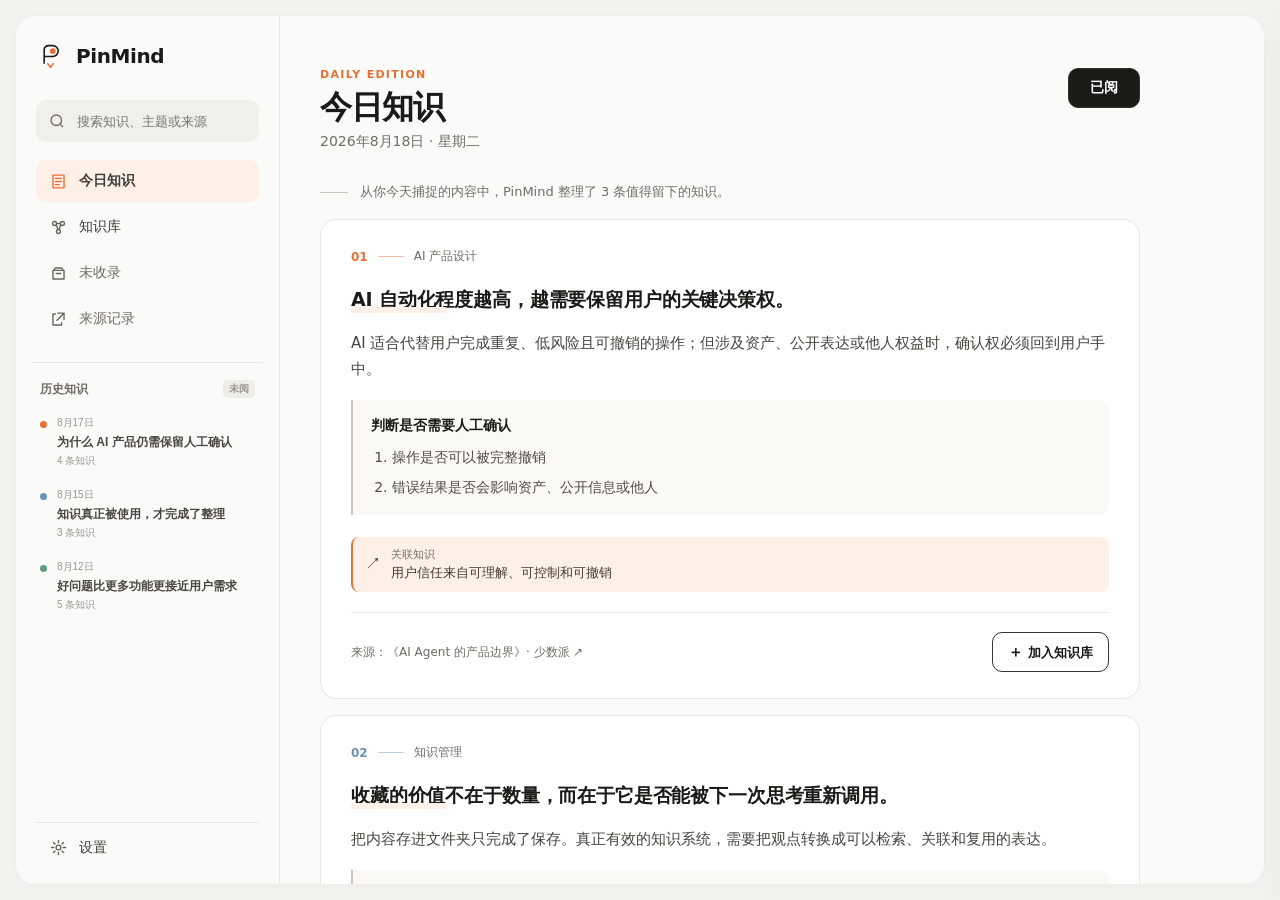
==== index.html @ 399e9dab "Prepare PinMind Android prototype and Render backend" ====
<!doctype html>
<html lang="zh-CN">
<head>
  <meta charset="UTF-8" />
  <meta name="viewport" content="width=device-width, initial-scale=1.0" />
  <meta name="theme-color" content="#f4f2ed" />
  <title>PinMind · 今日知识</title>
  <link rel="stylesheet" href="styles.css" />
  <link rel="stylesheet" href="pages.css" />
</head>
<body>
  <div class="app-shell">
    <aside class="sidebar" id="sidebar" aria-label="主导航">
      <div class="brand"><svg class="brand-logo" aria-hidden="true" viewBox="0 0 32 32"><path d="M9 23.5V8.5A4.5 4.5 0 0 1 13.5 4h5a6 6 0 0 1 0 12H9"/><circle cx="18.5" cy="10" r="2.3"/><path class="logo-link" d="M13 24l3 4 3-4"/></svg><span>PinMind</span></div>
      <label class="search">
        <svg aria-hidden="true" viewBox="0 0 24 24"><circle cx="11" cy="11" r="7"></circle><path d="m20 20-3.5-3.5"></path></svg>
        <input type="search" placeholder="搜索知识、主题或来源" />
      </label>
      <nav>
        <button class="nav-item active" data-page="today"><span class="nav-icon"><svg viewBox="0 0 24 24"><path d="M5 4h14v16H5z"/><path d="M8 8h8M8 12h8M8 16h5"/></svg></span>今日知识</button>
        <button class="nav-item" data-page="library"><span class="nav-icon"><svg viewBox="0 0 24 24"><circle cx="7" cy="7" r="2.5"/><circle cx="17" cy="7" r="2.5"/><circle cx="12" cy="17" r="2.5"/><path d="M9.2 8.3l1.9 6.3m3.7-6.3-1.9 6.3M9.5 7h5"/></svg></span>知识库</button>
        <button class="nav-item muted" data-page="uncollected"><span class="nav-icon"><svg viewBox="0 0 24 24"><path d="M5 8h14v11H5zM8 5h8l2 3H6z"/><path d="M9 12h6"/></svg></span>未收录</button>
        <button class="nav-item muted" data-page="sources"><span class="nav-icon"><svg viewBox="0 0 24 24"><path d="M8 5H5v14h11v-3"/><path d="M11 4h8v8M19 4l-9 9"/></svg></span>来源记录</button>
      </nav>
      <section class="history" aria-label="历史知识">
        <div class="history-heading"><span>历史知识</span><small>未阅</small></div>
        <button class="history-item current"><span class="history-dot"></span><span><time>8月17日</time><strong>为什么 AI 产品仍需保留人工确认</strong><em>4 条知识</em></span></button>
        <button class="history-item"><span class="history-dot blue-dot"></span><span><time>8月15日</time><strong>知识真正被使用，才完成了整理</strong><em>3 条知识</em></span></button>
        <button class="history-item"><span class="history-dot mint-dot"></span><span><time>8月12日</time><strong>好问题比更多功能更接近用户需求</strong><em>5 条知识</em></span></button>
      </section>
      <button class="nav-item settings" data-page="settings"><span class="nav-icon"><svg viewBox="0 0 24 24"><circle cx="12" cy="12" r="3"/><path d="M12 3v3m0 12v3M3 12h3m12 0h3M5.6 5.6l2.1 2.1m8.6 8.6 2.1 2.1m0-12.8-2.1 2.1m-8.6 8.6-2.1 2.1"/></svg></span>设置</button>
    </aside>

    <main>
      <div class="mobile-bar">
        <button class="icon-button" id="menuButton" aria-label="打开菜单">☰</button>
        <div class="brand compact"><svg class="brand-logo" aria-hidden="true" viewBox="0 0 32 32"><path d="M9 23.5V8.5A4.5 4.5 0 0 1 13.5 4h5a6 6 0 0 1 0 12H9"/><circle cx="18.5" cy="10" r="2.3"/><path class="logo-link" d="M13 24l3 4 3-4"/></svg><span>PinMind</span></div>
        <button class="icon-button" aria-label="搜索">⌕</button>
      </div>
      <div class="content" id="todayPage">
        <header class="page-header">
          <div><p class="eyebrow">DAILY EDITION</p><h1>今日知识</h1><p class="date">2026年8月18日 · 星期二</p></div>
          <button class="read-button" id="readButton">已阅</button>
        </header>

        <section class="intro"><span></span><p>从你今天捕捉的内容中，PinMind 整理了 3 条值得留下的知识。</p></section>
        <section class="knowledge-list" id="knowledgeList"></section>

        <section class="empty-state" id="emptyState" hidden>
          <div class="empty-graphic"><span></span><span></span><span></span></div>
          <h2>今日知识已阅</h2>
          <p>新的知识正在慢慢形成，明天见。</p>
          <button>查看知识库</button>
        </section>
      </div>
      <div class="page-host" id="pageHost" hidden></div>
    </main>
  </div>
  <div class="scrim" id="scrim"></div>
  <aside class="drawer" id="drawer" aria-hidden="true">
    <header><div><p>关联知识</p><h2>用户信任来自可理解、可控制和可撤销</h2></div><button id="closeDrawer" aria-label="关闭">×</button></header>
    <div class="drawer-body"><span class="topic-tag mint">AI 产品设计</span><p class="drawer-lead">当用户能理解系统为什么行动、能在关键节点接管，并能撤销错误结果时，自动化才会转化为真正的信任。</p><h3>核心判断</h3><p>信任不是来自“AI 从不犯错”，而是来自错误发生后仍有清晰、低成本的恢复路径。</p><div class="source-panel"><span>收录于 2026年8月12日</span><a href="#">来源：《生成式 AI 产品的信任设计》↗</a></div></div>
  </aside>
  <script src="api-client.js"></script>
  <script src="app.js"></script>
  <script src="pages.js"></script>
</body>
</html>
---- styles.css ----
:root{--canvas:#edeae4;--app:#f7f6f2;--surface:#fff;--sidebar:#fbfbf9;--text:#1c1a16;--secondary:#716d65;--muted:#9b968d;--border:#e5e1d9;--strong:#ccc6bb;--orange:#e96f36;--orange-soft:#fff0e7;--blue:#6a93b7;--blue-soft:#edf5fa;--mint:#5f9b81;--mint-soft:#eaf5ef;--radius-sm:10px;--radius-md:14px;--radius-lg:18px;--shadow-xs:0 1px 2px rgba(28,26,22,.04);--shadow-sm:0 6px 18px rgba(28,26,22,.06);--shadow-md:0 18px 50px rgba(28,26,22,.1);--ease:cubic-bezier(.2,.8,.2,1)}
*{box-sizing:border-box}body{margin:0;background:var(--canvas);color:var(--text);font-family:Inter,"Microsoft YaHei",system-ui,sans-serif}.app-shell{display:grid;grid-template-columns:264px 1fr;min-height:calc(100vh - 32px);margin:16px;background:var(--app);border-radius:20px;overflow:hidden}.sidebar{position:relative;display:flex;flex-direction:column;padding:24px 20px 20px;background:var(--sidebar);border-right:1px solid var(--border)}.brand{display:flex;align-items:center;gap:11px;height:32px;font-size:20px;font-weight:750;letter-spacing:-.4px}.brand-mark{position:relative;width:27px;height:27px;display:block}.brand-mark i{position:absolute;border-radius:50%;width:10px;height:10px}.brand-mark i:nth-child(1){left:1px;top:2px;background:var(--orange)}.brand-mark i:nth-child(2){right:1px;top:2px;background:#f3bd56}.brand-mark i:nth-child(3){left:8px;bottom:1px;background:#79ad94}.brand-mark:after{content:"";position:absolute;left:6px;top:8px;width:14px;height:11px;border-left:1.5px solid #777066;border-right:1.5px solid #777066;transform:skewY(-27deg)}
.search{display:flex;align-items:center;gap:9px;height:42px;margin:28px 0 18px;padding:0 11px;background:#f1efea;border:1px solid transparent;border-radius:var(--radius-sm)}.search:focus-within{border-color:var(--strong);box-shadow:0 0 0 2px var(--orange-soft)}.search svg{width:18px;fill:none;stroke:var(--secondary);stroke-width:1.75}.search input{min-width:0;flex:1;border:0;outline:0;background:transparent;font:inherit;font-size:13px}.search kbd{padding:2px 6px;border:1px solid #d9d5cc;border-radius:5px;color:var(--muted);font-size:11px;background:#faf9f6}.sidebar nav{display:grid;gap:4px}.nav-item{display:flex;align-items:center;gap:11px;width:100%;height:42px;padding:0 12px;border:0;border-radius:10px;background:transparent;color:#403d37;font:inherit;font-size:14px;text-align:left;cursor:pointer}.nav-item span{width:18px;color:#69645d;font-size:18px;text-align:center}.nav-item.active{background:var(--orange-soft);font-weight:650}.nav-item.active span{color:var(--orange)}.nav-item.muted{color:var(--secondary)}.nav-item:hover{background:#f3f1ec}.settings{margin-top:auto}
main{min-width:0}.mobile-bar{display:none}.content{max-width:900px;padding:52px 40px 80px}.page-header{display:flex;justify-content:space-between;align-items:flex-start;margin-bottom:32px}.eyebrow{margin:0 0 6px;color:var(--orange);font-size:11px;font-weight:750;letter-spacing:1.7px}.page-header h1{margin:0;font-size:32px;line-height:40px;letter-spacing:-1px}.date{margin:6px 0 0;color:var(--secondary);font-size:14px}.read-button{min-width:52px;min-height:44px;border:0;background:transparent;color:#4c4841;font:inherit;font-size:14px;font-weight:650;cursor:pointer}.read-button:hover{text-decoration:underline}.intro{display:flex;align-items:center;gap:12px;margin-bottom:18px;color:var(--secondary);font-size:13px}.intro span{width:28px;height:1px;background:var(--strong)}.intro p{margin:0}.knowledge-list{display:grid;gap:16px;transition:opacity 180ms var(--ease)}.fade{opacity:0}
.knowledge-card{padding:28px 30px 26px;background:var(--surface);border:1px solid var(--border);border-radius:16px;box-shadow:var(--shadow-xs)}.card-index{display:flex;align-items:center;gap:10px;margin-bottom:19px}.card-index span{font-size:12px;font-weight:750}.card-index i{width:26px;height:1px;background:currentColor;opacity:.45}.card-index em{color:var(--secondary);font-size:12px;font-style:normal}.orange .card-index{color:var(--orange)}.blue .card-index{color:var(--blue)}.mint .card-index{color:var(--mint)}.knowledge-card>h2{position:relative;margin:0 0 16px;font-size:19px;line-height:30px;letter-spacing:-.15px}.knowledge-card>h2:after{content:"";position:absolute;left:0;bottom:1px;z-index:0;width:96px;height:6px;border-radius:4px;background:var(--orange-soft)}.knowledge-card>p{margin:0 0 18px;color:#48443e;font-size:15px;line-height:26px}.framework{margin:4px 0 22px;padding:17px 18px;background:#faf9f6;border-left:2px solid var(--strong);border-radius:0 10px 10px 0}.framework h3{margin:0 0 11px;font-size:14px}.framework ol{display:grid;gap:8px;margin:0;padding-left:21px;color:#504c45;font-size:14px;line-height:22px}.related{display:flex;align-items:center;gap:10px;width:100%;margin:0 0 20px;padding:10px 12px;border:0;border-left:2px solid var(--orange);border-radius:8px;background:var(--orange-soft);color:#403c36;text-align:left;cursor:pointer}.related>span:first-child{font-size:16px}.related small{display:block;margin-bottom:2px;color:var(--secondary);font-size:11px}.related:hover{filter:saturate(1.15)}.knowledge-card footer{display:flex;align-items:center;justify-content:space-between;gap:20px;padding-top:19px;border-top:1px solid #eeeae3}.knowledge-card footer a{color:var(--secondary);font-size:12px;line-height:18px;text-decoration:none}.knowledge-card footer a:hover{color:var(--text);text-decoration:underline}.toggle{flex:0 0 auto;height:40px;padding:0 15px;border:1px solid #37342f;border-radius:10px;background:#fff;color:var(--text);font:inherit;font-size:13px;font-weight:650;cursor:pointer;transition:all 140ms var(--ease)}.toggle.selected{background:var(--text);color:white}.toggle span{font-size:15px}
.empty-state{padding:100px 20px;text-align:center}.empty-graphic{position:relative;width:80px;height:64px;margin:0 auto 26px}.empty-graphic span{position:absolute;width:17px;height:17px;border:2px solid var(--orange);border-radius:50%;background:var(--orange-soft)}.empty-graphic span:nth-child(1){left:5px;top:5px}.empty-graphic span:nth-child(2){right:4px;top:12px;border-color:var(--blue);background:var(--blue-soft)}.empty-graphic span:nth-child(3){left:34px;bottom:1px;border-color:var(--mint);background:var(--mint-soft)}.empty-graphic:before,.empty-graphic:after{content:"";position:absolute;height:1px;background:#bbb5aa;transform-origin:left}.empty-graphic:before{left:20px;top:19px;width:43px;transform:rotate(8deg)}.empty-graphic:after{left:19px;top:22px;width:42px;transform:rotate(48deg)}.empty-state h2{margin:0;font-size:24px}.empty-state p{color:var(--secondary)}.empty-state button{min-height:44px;border:0;background:transparent;font:inherit;font-size:14px;text-decoration:underline;cursor:pointer}
.scrim{position:fixed;inset:0;z-index:20;background:rgba(20,19,17,.2);opacity:0;pointer-events:none;transition:opacity 220ms var(--ease)}.scrim.open{opacity:1;pointer-events:auto}.drawer{position:fixed;top:0;right:0;z-index:30;width:min(420px,100%);height:100vh;background:#fff;box-shadow:var(--shadow-md);transform:translateX(105%);transition:transform 260ms var(--ease)}.drawer.open{transform:none}.drawer header{display:flex;justify-content:space-between;gap:15px;padding:28px 26px 22px;border-bottom:1px solid var(--border)}.drawer header p{margin:0 0 6px;color:var(--orange);font-size:12px;font-weight:700}.drawer h2{margin:0;font-size:20px;line-height:30px}.drawer header button{width:40px;height:40px;border:0;border-radius:50%;background:#f3f1ed;font-size:24px;cursor:pointer}.drawer-body{padding:28px 26px;color:#48443e;font-size:15px;line-height:26px}.topic-tag{display:inline-block;padding:3px 8px;border-radius:6px;background:var(--mint-soft);color:#3f765f;font-size:12px}.drawer-lead{font-size:16px!important;color:var(--text)}.drawer-body h3{margin:28px 0 5px;font-size:14px}.source-panel{display:grid;gap:5px;margin-top:30px;padding:16px;background:#f7f5f1;border-radius:10px;color:var(--secondary);font-size:12px}.source-panel a{color:inherit;text-decoration:none}
@media(max-width:767px){body{background:var(--app)}.app-shell{display:block;min-height:100vh;margin:0;border-radius:0}.sidebar{position:fixed;top:0;bottom:0;left:0;z-index:30;width:280px;transform:translateX(-105%);transition:transform 240ms var(--ease);box-shadow:var(--shadow-md)}.sidebar.open{transform:none}.mobile-bar{display:flex;align-items:center;justify-content:space-between;height:64px;padding:0 15px;border-bottom:1px solid var(--border);background:rgba(251,251,249,.97)}.brand.compact{font-size:17px}.brand.compact .brand-mark{transform:scale(.82)}.icon-button{width:44px;height:44px;border:0;background:transparent;font-size:20px}.content{padding:30px 20px 56px}.page-header{margin-bottom:26px}.eyebrow{display:none}.page-header h1{font-size:28px;line-height:36px}.date{font-size:13px}.intro{align-items:flex-start;line-height:20px}.intro span{margin-top:10px;flex:0 0 22px}.knowledge-card{padding:21px 20px}.knowledge-card>h2{font-size:18px;line-height:29px}.knowledge-card>p{font-size:15px;line-height:26px}.framework{padding:15px 14px}.knowledge-card footer{align-items:stretch;flex-direction:column}.toggle{width:100%;min-height:44px}.drawer{top:auto;bottom:0;height:82vh;border-radius:20px 20px 0 0;transform:translateY(105%)}.drawer.open{transform:none}.drawer header{padding:24px 20px 18px}.drawer-body{padding:22px 20px}.empty-state{padding-top:70px}}
@media(prefers-reduced-motion:reduce){*,*:before,*:after{scroll-behavior:auto!important;transition:none!important}}

/* Homepage refinement: floating shell, explicit read action, unread history */
.app-shell{height:calc(100vh - 32px);min-height:0}
.sidebar{position:sticky;top:16px;height:calc(100vh - 32px);overflow:hidden}
main{height:100%;overflow-y:auto}
.history{min-height:0;margin:22px -4px 12px;padding-top:17px;border-top:1px solid var(--border);overflow-y:auto}
.history-heading{display:flex;align-items:center;justify-content:space-between;padding:0 8px 8px;color:var(--secondary);font-size:12px;font-weight:700}
.history-heading small{padding:2px 6px;border-radius:5px;background:#efede8;color:var(--muted);font-size:10px;font-weight:600}
.history-item{display:grid;grid-template-columns:8px 1fr;gap:9px;width:100%;padding:10px 8px;border:0;border-radius:10px;background:transparent;text-align:left;cursor:pointer}
.history-item:hover,.history-item.current{background:#f3f1ec}
.history-dot{width:7px;height:7px;margin-top:5px;border-radius:50%;background:var(--orange)}
.blue-dot{background:var(--blue)}.mint-dot{background:var(--mint)}
.history-item time,.history-item strong,.history-item em{display:block}
.history-item time{margin-bottom:3px;color:var(--muted);font-size:10px}
.history-item strong{display:-webkit-box;overflow:hidden;color:#4b4740;font-size:12px;line-height:18px;font-weight:600;-webkit-box-orient:vertical;-webkit-line-clamp:2}
.history-item em{margin-top:3px;color:var(--muted);font-size:10px;font-style:normal}
.settings{flex:0 0 auto;margin-top:auto;border-top:1px solid var(--border);border-radius:0;padding-top:8px}
.read-button{min-width:72px;min-height:40px;padding:0 18px;border:1px solid #37342f;border-radius:10px;background:var(--text);color:#fff;transition:background 140ms var(--ease),transform 140ms var(--ease)}
.read-button:hover{background:#34312c;text-decoration:none;transform:translateY(-1px)}
@media(max-width:767px){.app-shell{height:100vh;min-height:0}.sidebar{height:100vh}.mobile-bar{position:sticky;top:0;z-index:10}main{height:100vh}.read-button{min-width:68px;min-height:40px;padding:0 14px}}

.read-button.is-read,.read-button.is-read:hover{border-color:#d2cec6;background:#dedbd4;color:#817c73;transform:none;cursor:default}
---- pages.css ----
.page-host{max-width:1180px;padding:52px 40px 80px}.sub-header{display:flex;align-items:flex-start;justify-content:space-between;gap:24px;margin-bottom:32px}.sub-header h1{margin:0;font-size:32px;line-height:40px}.sub-header p:not(.eyebrow){margin:6px 0 0;color:var(--secondary);font-size:14px}.filters{display:flex;gap:8px}.filters button,.search-tabs button{min-height:40px;padding:0 14px;border:1px solid var(--border);border-radius:10px;background:#fff;color:#4d4942;font:inherit;font-size:13px;cursor:pointer}.cluster{margin-bottom:20px;padding:24px;border-radius:20px}.orange-cluster{background:#fbede5}.blue-cluster{background:#eaf2f7}.cluster-title{display:flex;align-items:center;justify-content:space-between;margin-bottom:18px;font-weight:700}.cluster-title small{color:var(--secondary);font-size:11px;font-weight:500}.cluster-map{position:relative;display:grid;grid-template-columns:1.2fr 1fr 1fr;grid-template-rows:auto auto;gap:14px;min-height:210px}.node{position:relative;z-index:2;padding:16px;border:1px solid rgba(121,99,76,.17);border-radius:12px;background:#fff;color:var(--text);font:inherit;font-size:14px;line-height:21px;font-weight:650;text-align:left;box-shadow:var(--shadow-xs);cursor:pointer}.node small{display:block;margin-top:9px;color:var(--muted);font-size:10px;font-weight:500}.core-node{grid-row:1/3;font-size:16px;line-height:25px}.line{position:absolute;z-index:1;height:1px;background:rgba(121,99,76,.28);transform-origin:left}.l1{left:31%;top:34%;width:17%;transform:rotate(-6deg)}.l2{left:31%;top:63%;width:50%;transform:rotate(4deg)}.quiet-list{display:grid;gap:12px}.quiet-list article{display:flex;align-items:center;justify-content:space-between;gap:24px;padding:22px 24px;border:1px solid var(--border);border-radius:14px;background:#fcfbf9}.quiet-list h2{margin:7px 0;font-size:16px;line-height:25px}.quiet-list p{margin:0;color:var(--secondary);font-size:12px}.soft-tag{padding:3px 7px;border-radius:6px;background:#efede8;color:var(--secondary);font-size:11px}.row-actions{display:flex;gap:6px}.row-actions button{min-height:36px;border:0;background:transparent;color:var(--secondary);font:inherit;font-size:12px;cursor:pointer}.row-actions .collect-small{padding:0 11px;border:1px solid var(--strong);border-radius:8px;background:#fff;color:var(--text);font-weight:650}.row-actions .danger{color:#a75d52}.source-table{overflow:hidden;border:1px solid var(--border);border-radius:14px;background:#fff}.source-head,.source-row{display:grid;grid-template-columns:minmax(270px,1fr) 120px 110px 60px;align-items:center;gap:16px}.source-head{padding:12px 18px;background:#f5f3ef;color:var(--muted);font-size:11px}.source-row{position:relative;width:100%;min-height:76px;padding:12px 18px 12px 66px;border:0;border-top:1px solid var(--border);background:#fff;color:var(--text);font:inherit;text-align:left;cursor:pointer}.source-row:hover{background:#fcfbf8}.source-row>span strong,.source-row>span small{display:block}.source-row>span strong{font-size:13px}.source-row>span small,.source-row time{margin-top:4px;color:var(--muted);font-size:11px}.source-icon{position:absolute;left:18px;display:grid;place-items:center;width:34px;height:34px;border-radius:8px;background:var(--blue-soft);color:var(--blue);font-size:13px;font-style:normal}.text-icon{background:var(--orange-soft);color:var(--orange)}.shot-icon{background:var(--mint-soft);color:var(--mint)}.source-row em{font-size:11px;font-style:normal}.source-row .ok{color:#4b8a6e}.source-row .working{color:#668ba9}.source-row .warn{color:#b2763e}.source-row b{font-size:12px}.settings-group{max-width:680px;margin-bottom:18px;padding:8px 22px;border:1px solid var(--border);border-radius:14px;background:#fff}.settings-group h2{margin:12px 0 4px;font-size:13px}.settings-group label,.setting-row{display:flex;align-items:center;justify-content:space-between;width:100%;min-height:72px;padding:13px 0;border:0;border-top:1px solid var(--border);background:transparent;text-align:left}.settings-group strong,.settings-group small{display:block}.settings-group strong{font-size:14px}.settings-group small{margin-top:4px;color:var(--muted);font-size:11px;font-weight:400}.settings-group input[type=time]{padding:8px;border:1px solid var(--border);border-radius:8px;background:#faf9f6}.switch{width:40px;height:22px;accent-color:var(--text)}.setting-row{font:inherit;cursor:pointer}.setting-row b{color:var(--secondary);font-size:13px}.danger-zone strong,.danger-zone b{color:#a75d52}.version{max-width:680px;color:var(--muted);font-size:11px;text-align:center}.search-tabs{display:flex;gap:4px;margin-bottom:18px;border-bottom:1px solid var(--border)}.search-tabs button{border:0;border-radius:0;background:transparent}.search-tabs button.active{border-bottom:2px solid var(--orange);color:var(--text);font-weight:700}.result-list{display:grid;gap:12px;max-width:820px}.result-list article{padding:22px 24px;border:1px solid var(--border);border-radius:14px;background:#fff}.result-list article>span{color:var(--orange);font-size:11px;font-weight:700}.result-list h2{margin:8px 0;font-size:17px;line-height:27px}.result-list p{color:#555149;font-size:14px;line-height:23px}.result-list small{color:var(--muted)}mark{padding:0 2px;background:#ffe2ca;color:inherit}
@media(max-width:767px){.page-host{padding:30px 20px 56px}.sub-header{display:block}.sub-header h1{font-size:28px}.filters{margin-top:18px;overflow-x:auto}.cluster{padding:18px}.cluster-map{display:flex;flex-direction:column;min-height:0}.line{display:none}.node:not(.core-node){margin-left:16px}.quiet-list article{align-items:flex-start;flex-direction:column}.row-actions{flex-wrap:wrap}.source-head{display:none}.source-row{grid-template-columns:1fr auto;padding:14px 14px 14px 62px}.source-row time,.source-row b{display:none}.source-row em{text-align:right}.settings-group{padding:6px 16px}}
.capture-button{border-color:var(--text)!important;background:var(--text)!important;color:#fff!important}.collect-small.done{background:var(--text)!important;color:#fff!important}.capture-sheet{position:fixed;left:50%;bottom:0;z-index:40;width:min(430px,100%);padding:10px 28px 32px;border-radius:24px 24px 0 0;background:#fff;box-shadow:var(--shadow-md);text-align:center;transform:translate(-50%,105%);transition:transform 260ms var(--ease)}.capture-sheet.open{transform:translate(-50%,0)}.sheet-handle{width:40px;height:4px;margin:0 auto 24px;border-radius:4px;background:#d7d3cc}.capture-success{display:grid;place-items:center;width:44px;height:44px;margin:0 auto 14px;border-radius:50%;background:var(--mint-soft);color:var(--mint);font-size:20px}.capture-sheet h2{margin:0;font-size:21px}.capture-sheet p{margin:7px 0 24px;color:var(--secondary);font-size:14px}.star-button{width:100%;min-height:46px;border:1px solid var(--border);border-radius:10px;background:#fff;color:var(--text);font:inherit;font-size:14px;font-weight:650}.star-button.selected{border-color:#efc36f;background:#fff7df;color:#8a6223}.capture-sheet small{display:block;margin-top:15px;color:var(--muted);font-size:10px}
.library-tools{display:flex;align-items:center;gap:12px}.view-switch{display:flex;padding:3px;border:1px solid var(--border);border-radius:10px;background:#eeece7}.view-switch button{min-height:34px;padding:0 13px;border:0;border-radius:7px;background:transparent;color:var(--secondary);font:inherit;font-size:12px;cursor:pointer}.view-switch button.active{background:#fff;color:var(--text);font-weight:700;box-shadow:var(--shadow-xs)}.board-note,.graph-toolbar{display:flex;align-items:center;justify-content:space-between;margin-bottom:14px;color:var(--muted);font-size:11px}.draggable-board{display:grid;grid-template-columns:repeat(3,minmax(0,1fr));gap:12px}.knowledge-module{position:relative;min-height:144px;padding:18px 36px 16px 17px;border:1px solid rgba(82,75,66,.14);border-radius:12px;background:#fff;box-shadow:var(--shadow-xs);cursor:grab;transition:opacity 160ms var(--ease),transform 160ms var(--ease),box-shadow 160ms var(--ease)}.knowledge-module:hover{box-shadow:var(--shadow-sm);transform:translateY(-1px)}.knowledge-module.featured{grid-row:span 2;min-height:204px}.knowledge-module.dragging{opacity:.45;transform:scale(.98)}.knowledge-module.removing{opacity:0;transform:scale(.94)}.knowledge-module>span{color:var(--orange);font-size:10px;font-weight:700}.knowledge-module h3{margin:9px 0;font-size:14px;line-height:22px}.knowledge-module.featured h3{font-size:17px;line-height:27px}.knowledge-module small{color:var(--muted);font-size:10px}.module-delete{position:absolute;top:9px;right:9px;width:28px;height:28px;border:0;border-radius:7px;background:transparent;color:var(--muted);font-size:18px;cursor:pointer}.module-delete:hover{background:#f6e9e6;color:#a75d52}.graph-view{min-height:580px}.graph-toolbar button{border:0;background:transparent;color:var(--secondary);font:inherit;font-size:11px;text-decoration:underline;cursor:pointer}.graph-canvas{position:relative;height:540px;overflow:hidden;border:1px solid var(--border);border-radius:18px;background-color:#faf9f6;background-image:radial-gradient(#d6d2ca 1px,transparent 1px);background-size:22px 22px}.graph-canvas svg{position:absolute;inset:0;width:100%;height:100%;pointer-events:none}.graph-canvas line{stroke:#bdb7ad;stroke-width:1.2;stroke-dasharray:4 5}.graph-node{position:absolute;z-index:2;max-width:160px;padding:10px 14px;border:1px solid #c9c4ba;border-radius:10px;background:#fff;color:var(--text);font:inherit;font-size:12px;font-weight:650;box-shadow:var(--shadow-sm);cursor:grab;transform:translate(-50%,-50%);touch-action:none}.graph-node small{display:block;margin-top:3px;color:var(--muted);font-size:9px}.graph-node.hub{padding:16px 22px;border-color:var(--text);background:var(--text);color:#fff;font-size:15px}.orange-node{border-color:#e7a17e;background:var(--orange-soft)}.blue-node{border-color:#9db9ce;background:var(--blue-soft)}.mint-node{border-color:#9fc4b3;background:var(--mint-soft)}.peach-node{border-color:#deb2a7;background:#faece8}.leaf{font-size:11px}
@media(max-width:767px){.library-tools{align-items:flex-start;flex-direction:column;margin-top:18px}.draggable-board{display:flex;flex-direction:column}.knowledge-module,.knowledge-module.featured{min-height:0}.graph-canvas{height:520px}.graph-node{max-width:125px}.board-note{line-height:18px}}
/* Refined brand and semantic navigation icons */
.brand-logo{width:29px;height:29px;overflow:visible;fill:none;stroke:var(--text);stroke-width:1.75;stroke-linecap:round;stroke-linejoin:round}.brand-logo circle{fill:var(--orange);stroke:var(--orange)}.brand-logo .logo-link{stroke:var(--orange)}.nav-icon{display:grid!important;place-items:center;width:20px!important;height:20px}.nav-icon svg{width:19px;height:19px;fill:none;stroke:currentColor;stroke-width:1.75;stroke-linecap:round;stroke-linejoin:round}.nav-item.active .nav-icon svg{stroke:var(--orange)}.brand.compact .brand-logo{width:25px;height:25px}
.filter-control{position:relative}.filter-menu{position:absolute;top:46px;right:0;z-index:12;display:none;min-width:150px;padding:5px;border:1px solid var(--border);border-radius:10px;background:#fff;box-shadow:var(--shadow-sm)}.filter-menu.open{display:grid}.filter-menu button{width:100%;min-height:36px;border:0;background:transparent;text-align:left}.filter-menu button:hover{background:#f4f2ee}.hierarchy-shell{display:grid;grid-template-columns:230px 1fr;min-height:520px;overflow:hidden;border:1px solid var(--border);border-radius:16px;background:#fff}.tree-panel{display:flex;flex-direction:column;padding:14px 10px;border-right:1px solid var(--border);background:#f8f7f4}.tree-panel button{min-height:38px;padding:0 10px;border:0;border-radius:8px;background:transparent;color:#555149;font:inherit;font-size:12px;text-align:left;cursor:pointer}.tree-panel button:hover,.tree-panel button.active{background:#ece9e3;color:var(--text);font-weight:650}.tree-leaf{padding-left:28px!important}.hierarchy-content{padding:28px 32px}.breadcrumb{color:var(--muted);font-size:11px}.breadcrumb span{padding:0 7px}.hierarchy-content h2{margin:24px 0 6px;font-size:25px}.hierarchy-intro{margin:0 0 28px;color:var(--secondary);font-size:13px}.hierarchy-list{display:grid;border-top:1px solid var(--border)}.hierarchy-list button{display:grid;grid-template-columns:36px 1fr 16px;align-items:center;gap:12px;min-height:72px;padding:12px 6px;border:0;border-bottom:1px solid var(--border);background:#fff;color:var(--text);font:inherit;text-align:left;cursor:pointer}.hierarchy-list button:hover{background:#faf9f6}.hierarchy-list strong,.hierarchy-list small{display:block}.hierarchy-list strong{font-size:13px}.hierarchy-list small{margin-top:5px;color:var(--muted);font-size:10px;font-weight:400}.hierarchy-list em{color:var(--muted);font-size:18px;font-style:normal}.doc-icon{display:grid;place-items:center;width:34px;height:34px;border-radius:8px;background:var(--orange-soft);color:var(--orange);font-size:11px;font-weight:700}.mint-doc{background:var(--mint-soft);color:var(--mint)}.blue-doc{background:var(--blue-soft);color:var(--blue)}
@media(max-width:767px){.hierarchy-shell{display:block}.tree-panel{border-right:0;border-bottom:1px solid var(--border)}.tree-panel .tree-leaf,.tree-panel .tree-branch:not(:nth-child(2)){display:none}.hierarchy-content{padding:22px 18px}.library-tools .filters{overflow:visible}.filter-menu{right:auto;left:0}}
/* Lightweight editorial UI */
:root{--canvas:#f3f2ef;--app:#fafaf8;--border:#e8e6e1;--shadow-xs:none;--shadow-sm:0 3px 12px rgba(28,26,22,.045)}.app-shell{box-shadow:0 1px 8px rgba(28,26,22,.035)}.sidebar{background:#fafaf8}.knowledge-card,.source-table,.settings-group,.result-list article{box-shadow:none}.cluster{background:#f7f6f3!important;border:1px solid var(--border)}.knowledge-module{box-shadow:none}.knowledge-module:hover{box-shadow:var(--shadow-sm)}.eyebrow{letter-spacing:1.3px}.intro{justify-content:flex-start}.intro #dailyStatus{margin-left:auto;color:var(--muted);font-size:11px}.markdown-document{max-width:820px;padding:42px 50px;border:1px solid var(--border);border-radius:12px;background:#fff;color:#24211d}.markdown-document header{display:flex;align-items:center;justify-content:space-between;padding-bottom:18px;border-bottom:1px solid var(--border);color:var(--muted);font-size:11px}.markdown-document header button{border:0;background:transparent;color:var(--secondary);font:inherit;text-decoration:underline;cursor:pointer}.markdown-document h1{margin:34px 0 20px;font-size:30px;line-height:40px}.markdown-document h2{margin:34px 0 14px;font-size:20px}.markdown-document p,.markdown-document li{font-size:15px;line-height:28px}.markdown-document ol,.markdown-document ul{padding-left:26px}.markdown-document li{padding-left:3px;margin:5px 0}.markdown-document li::marker{color:#aaa59c}.markdown-document blockquote{margin:28px 0;padding:12px 18px;border-left:2px solid var(--orange);background:#faf9f6;color:#565149;font-size:14px;line-height:25px}.markdown-document a,.uncollected-card>a{color:var(--secondary);font-size:12px;text-decoration:none}.markdown-document a:hover,.uncollected-card>a:hover{color:var(--text);text-decoration:underline}.uncollected-full-list{display:grid;gap:14px;max-width:820px}.uncollected-card{padding:28px 30px;border:1px solid var(--border);border-radius:14px;background:#fff}.uncollected-meta{display:flex;align-items:center;justify-content:space-between;color:var(--muted);font-size:11px}.uncollected-meta span{color:var(--secondary);font-weight:650}.uncollected-card h2{margin:13px 0 10px;font-size:18px;line-height:29px}.uncollected-card>p{color:#4f4b44;font-size:14px;line-height:25px}.mini-framework{margin:18px 0;padding:15px 18px;border-left:2px solid #cfcbc3;background:#faf9f6}.mini-framework h3{margin:0 0 7px;font-size:13px}.mini-framework ul{margin:0;padding-left:20px;color:#565149;font-size:13px;line-height:23px}.uncollected-card .row-actions{justify-content:flex-end;margin-top:20px;padding-top:16px;border-top:1px solid var(--border)}
@media(max-width:767px){.markdown-document{padding:28px 20px}.markdown-document h1{font-size:26px}.intro #dailyStatus{display:none}.uncollected-card{padding:22px 20px}}
.source-row .failed{color:#a75d52}.confirm-dialog{position:fixed;left:50%;top:50%;z-index:50;width:min(380px,calc(100% - 40px));padding:26px;border:1px solid var(--border);border-radius:14px;background:#fff;box-shadow:var(--shadow-md);opacity:0;transform:translate(-50%,-46%) scale(.98);transition:opacity 160ms var(--ease),transform 160ms var(--ease)}.confirm-dialog.open{opacity:1;transform:translate(-50%,-50%) scale(1)}.confirm-dialog h2{margin:0 0 8px;font-size:18px}.confirm-dialog p{margin:0;color:var(--secondary);font-size:13px;line-height:21px}.confirm-dialog>div{display:flex;justify-content:flex-end;gap:8px;margin-top:24px}.confirm-dialog button{min-height:38px;padding:0 14px;border:1px solid var(--border);border-radius:9px;background:#fff;font:inherit;font-size:13px;cursor:pointer}.confirm-dialog .confirm-delete{border-color:#a75d52;background:#a75d52;color:#fff}.graph-canvas{overscroll-behavior:contain}.graph-canvas:after{content:'滚轮缩放';position:absolute;right:12px;bottom:10px;color:var(--muted);font-size:9px;pointer-events:none}
.api-settings input[type=url]{width:min(310px,52vw);padding:9px 11px;border:1px solid var(--border);border-radius:8px;background:#faf9f6;font:inherit;font-size:12px}.api-actions{display:flex;align-items:center;gap:8px;padding:14px 0;border-top:1px solid var(--border)}.api-actions button{min-height:36px;padding:0 12px;border:1px solid var(--border);border-radius:8px;background:#fff;font:inherit;font-size:12px;cursor:pointer}.api-actions span{margin-left:auto;color:var(--muted);font-size:11px}.api-actions .ok{color:var(--mint)}.api-actions .warn{color:#a87337}.api-actions .error{color:#a75d52}@media(max-width:767px){.api-settings label{align-items:flex-start;flex-direction:column}.api-settings input[type=url]{width:100%;margin-top:10px}.api-actions{flex-wrap:wrap}.api-actions span{width:100%;margin:4px 0 0}}
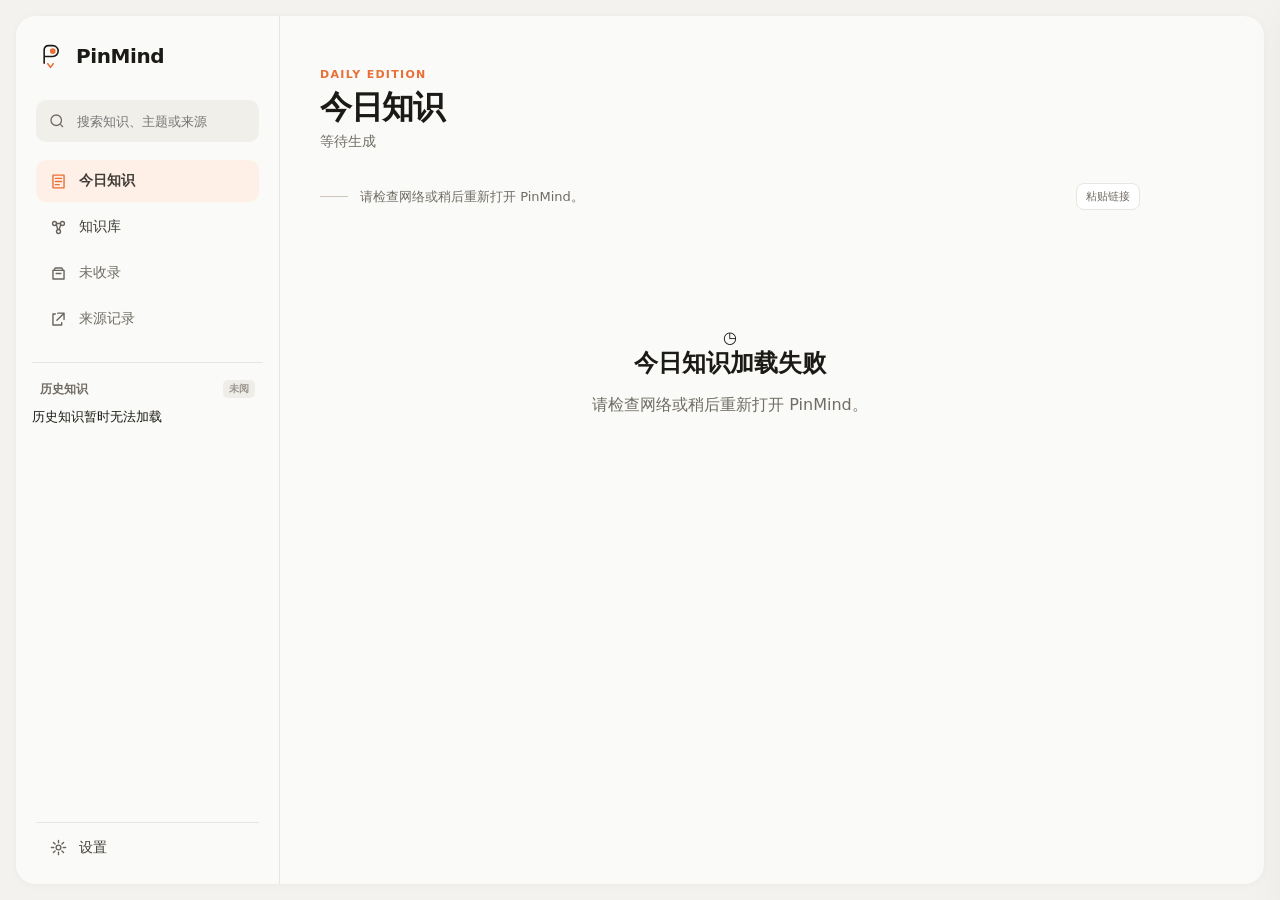
==== commit 40fb9940: "Fix library navigation and dynamic counts" ====
--- a/index.html
+++ b/index.html
@@ -2,13 +2,17 @@
 <html lang="zh-CN">
 <head>
   <meta charset="UTF-8" />
-  <meta name="viewport" content="width=device-width, initial-scale=1.0" />
+  <meta name="viewport" content="width=device-width, initial-scale=1.0, viewport-fit=cover" />
   <meta name="theme-color" content="#f4f2ed" />
   <title>PinMind · 今日知识</title>
   <link rel="stylesheet" href="styles.css" />
   <link rel="stylesheet" href="pages.css" />
 </head>
 <body>
+  <div class="app-splash" id="appSplash" role="status" aria-label="PinMind 正在加载">
+    <svg class="splash-logo" aria-hidden="true" viewBox="0 0 32 32"><path d="M9 23.5V8.5A4.5 4.5 0 0 1 13.5 4h5a6 6 0 0 1 0 12H9"/><circle cx="18.5" cy="10" r="2.3"/><path class="logo-link" d="M13 24l3 4 3-4"/></svg>
+    <strong>PinMind</strong><span>正在整理你的知识</span><i></i>
+  </div>
   <div class="app-shell">
     <aside class="sidebar" id="sidebar" aria-label="主导航">
       <div class="brand"><svg class="brand-logo" aria-hidden="true" viewBox="0 0 32 32"><path d="M9 23.5V8.5A4.5 4.5 0 0 1 13.5 4h5a6 6 0 0 1 0 12H9"/><circle cx="18.5" cy="10" r="2.3"/><path class="logo-link" d="M13 24l3 4 3-4"/></svg><span>PinMind</span></div>
@@ -24,9 +28,6 @@
       </nav>
       <section class="history" aria-label="历史知识">
         <div class="history-heading"><span>历史知识</span><small>未阅</small></div>
-        <button class="history-item current"><span class="history-dot"></span><span><time>8月17日</time><strong>为什么 AI 产品仍需保留人工确认</strong><em>4 条知识</em></span></button>
-        <button class="history-item"><span class="history-dot blue-dot"></span><span><time>8月15日</time><strong>知识真正被使用，才完成了整理</strong><em>3 条知识</em></span></button>
-        <button class="history-item"><span class="history-dot mint-dot"></span><span><time>8月12日</time><strong>好问题比更多功能更接近用户需求</strong><em>5 条知识</em></span></button>
       </section>
       <button class="nav-item settings" data-page="settings"><span class="nav-icon"><svg viewBox="0 0 24 24"><circle cx="12" cy="12" r="3"/><path d="M12 3v3m0 12v3M3 12h3m12 0h3M5.6 5.6l2.1 2.1m8.6 8.6 2.1 2.1m0-12.8-2.1 2.1m-8.6 8.6-2.1 2.1"/></svg></span>设置</button>
     </aside>
@@ -35,33 +36,38 @@
       <div class="mobile-bar">
         <button class="icon-button" id="menuButton" aria-label="打开菜单">☰</button>
         <div class="brand compact"><svg class="brand-logo" aria-hidden="true" viewBox="0 0 32 32"><path d="M9 23.5V8.5A4.5 4.5 0 0 1 13.5 4h5a6 6 0 0 1 0 12H9"/><circle cx="18.5" cy="10" r="2.3"/><path class="logo-link" d="M13 24l3 4 3-4"/></svg><span>PinMind</span></div>
-        <button class="icon-button" aria-label="搜索">⌕</button>
+        <button class="icon-button search-trigger" id="mobileSearchButton" aria-label="搜索"><svg viewBox="0 0 24 24"><circle cx="10.5" cy="10.5" r="6.5"></circle><path d="m16 16 4.5 4.5"></path></svg></button>
       </div>
+      <section class="mobile-search" id="mobileSearch" aria-hidden="true">
+        <div class="mobile-search-head"><label class="search"><svg aria-hidden="true" viewBox="0 0 24 24"><circle cx="11" cy="11" r="7"></circle><path d="m20 20-3.5-3.5"></path></svg><input type="search" placeholder="搜索知识、主题或来源" /></label><button id="closeMobileSearch" aria-label="关闭搜索">×</button></div>
+        <div class="mobile-search-empty">
+          <div class="search-empty-icon"><span></span><i></i></div>
+          <p>搜索你的知识、主题或来源</p>
+        </div>
+      </section>
       <div class="content" id="todayPage">
         <header class="page-header">
-          <div><p class="eyebrow">DAILY EDITION</p><h1>今日知识</h1><p class="date">2026年8月18日 · 星期二</p></div>
+          <div><p class="eyebrow">DAILY EDITION</p><h1>今日知识</h1><p class="date">等待生成</p></div>
           <button class="read-button" id="readButton">已阅</button>
         </header>
 
-        <section class="intro"><span></span><p>从你今天捕捉的内容中，PinMind 整理了 3 条值得留下的知识。</p></section>
+        <section class="intro"><span></span><p>正在读取今天新增的链接、文字和截图。</p><button class="paste-link-button" id="pasteLinkButton">粘贴链接</button></section>
         <section class="knowledge-list" id="knowledgeList"></section>
 
         <section class="empty-state" id="emptyState" hidden>
           <div class="empty-graphic"><span></span><span></span><span></span></div>
           <h2>今日知识已阅</h2>
           <p>新的知识正在慢慢形成，明天见。</p>
-          <button>查看知识库</button>
+          <button id="viewLibraryButton" data-page="library">查看知识库</button>
         </section>
       </div>
       <div class="page-host" id="pageHost" hidden></div>
     </main>
   </div>
   <div class="scrim" id="scrim"></div>
-  <aside class="drawer" id="drawer" aria-hidden="true">
-    <header><div><p>关联知识</p><h2>用户信任来自可理解、可控制和可撤销</h2></div><button id="closeDrawer" aria-label="关闭">×</button></header>
-    <div class="drawer-body"><span class="topic-tag mint">AI 产品设计</span><p class="drawer-lead">当用户能理解系统为什么行动、能在关键节点接管，并能撤销错误结果时，自动化才会转化为真正的信任。</p><h3>核心判断</h3><p>信任不是来自“AI 从不犯错”，而是来自错误发生后仍有清晰、低成本的恢复路径。</p><div class="source-panel"><span>收录于 2026年8月12日</span><a href="#">来源：《生成式 AI 产品的信任设计》↗</a></div></div>
-  </aside>
+  <aside class="drawer" id="drawer" aria-hidden="true"><header><div><p>知识详情</p><h2></h2></div><button id="closeDrawer" aria-label="关闭">×</button></header><div class="drawer-body"></div></aside>
   <script src="api-client.js"></script>
+  <script src="knowledge-state.js"></script>
   <script src="app.js"></script>
   <script src="pages.js"></script>
 </body>
--- a/styles.css
+++ b/styles.css
@@ -5,7 +5,7 @@
 .knowledge-card{padding:28px 30px 26px;background:var(--surface);border:1px solid var(--border);border-radius:16px;box-shadow:var(--shadow-xs)}.card-index{display:flex;align-items:center;gap:10px;margin-bottom:19px}.card-index span{font-size:12px;font-weight:750}.card-index i{width:26px;height:1px;background:currentColor;opacity:.45}.card-index em{color:var(--secondary);font-size:12px;font-style:normal}.orange .card-index{color:var(--orange)}.blue .card-index{color:var(--blue)}.mint .card-index{color:var(--mint)}.knowledge-card>h2{position:relative;margin:0 0 16px;font-size:19px;line-height:30px;letter-spacing:-.15px}.knowledge-card>h2:after{content:"";position:absolute;left:0;bottom:1px;z-index:0;width:96px;height:6px;border-radius:4px;background:var(--orange-soft)}.knowledge-card>p{margin:0 0 18px;color:#48443e;font-size:15px;line-height:26px}.framework{margin:4px 0 22px;padding:17px 18px;background:#faf9f6;border-left:2px solid var(--strong);border-radius:0 10px 10px 0}.framework h3{margin:0 0 11px;font-size:14px}.framework ol{display:grid;gap:8px;margin:0;padding-left:21px;color:#504c45;font-size:14px;line-height:22px}.related{display:flex;align-items:center;gap:10px;width:100%;margin:0 0 20px;padding:10px 12px;border:0;border-left:2px solid var(--orange);border-radius:8px;background:var(--orange-soft);color:#403c36;text-align:left;cursor:pointer}.related>span:first-child{font-size:16px}.related small{display:block;margin-bottom:2px;color:var(--secondary);font-size:11px}.related:hover{filter:saturate(1.15)}.knowledge-card footer{display:flex;align-items:center;justify-content:space-between;gap:20px;padding-top:19px;border-top:1px solid #eeeae3}.knowledge-card footer a{color:var(--secondary);font-size:12px;line-height:18px;text-decoration:none}.knowledge-card footer a:hover{color:var(--text);text-decoration:underline}.toggle{flex:0 0 auto;height:40px;padding:0 15px;border:1px solid #37342f;border-radius:10px;background:#fff;color:var(--text);font:inherit;font-size:13px;font-weight:650;cursor:pointer;transition:all 140ms var(--ease)}.toggle.selected{background:var(--text);color:white}.toggle span{font-size:15px}
 .empty-state{padding:100px 20px;text-align:center}.empty-graphic{position:relative;width:80px;height:64px;margin:0 auto 26px}.empty-graphic span{position:absolute;width:17px;height:17px;border:2px solid var(--orange);border-radius:50%;background:var(--orange-soft)}.empty-graphic span:nth-child(1){left:5px;top:5px}.empty-graphic span:nth-child(2){right:4px;top:12px;border-color:var(--blue);background:var(--blue-soft)}.empty-graphic span:nth-child(3){left:34px;bottom:1px;border-color:var(--mint);background:var(--mint-soft)}.empty-graphic:before,.empty-graphic:after{content:"";position:absolute;height:1px;background:#bbb5aa;transform-origin:left}.empty-graphic:before{left:20px;top:19px;width:43px;transform:rotate(8deg)}.empty-graphic:after{left:19px;top:22px;width:42px;transform:rotate(48deg)}.empty-state h2{margin:0;font-size:24px}.empty-state p{color:var(--secondary)}.empty-state button{min-height:44px;border:0;background:transparent;font:inherit;font-size:14px;text-decoration:underline;cursor:pointer}
 .scrim{position:fixed;inset:0;z-index:20;background:rgba(20,19,17,.2);opacity:0;pointer-events:none;transition:opacity 220ms var(--ease)}.scrim.open{opacity:1;pointer-events:auto}.drawer{position:fixed;top:0;right:0;z-index:30;width:min(420px,100%);height:100vh;background:#fff;box-shadow:var(--shadow-md);transform:translateX(105%);transition:transform 260ms var(--ease)}.drawer.open{transform:none}.drawer header{display:flex;justify-content:space-between;gap:15px;padding:28px 26px 22px;border-bottom:1px solid var(--border)}.drawer header p{margin:0 0 6px;color:var(--orange);font-size:12px;font-weight:700}.drawer h2{margin:0;font-size:20px;line-height:30px}.drawer header button{width:40px;height:40px;border:0;border-radius:50%;background:#f3f1ed;font-size:24px;cursor:pointer}.drawer-body{padding:28px 26px;color:#48443e;font-size:15px;line-height:26px}.topic-tag{display:inline-block;padding:3px 8px;border-radius:6px;background:var(--mint-soft);color:#3f765f;font-size:12px}.drawer-lead{font-size:16px!important;color:var(--text)}.drawer-body h3{margin:28px 0 5px;font-size:14px}.source-panel{display:grid;gap:5px;margin-top:30px;padding:16px;background:#f7f5f1;border-radius:10px;color:var(--secondary);font-size:12px}.source-panel a{color:inherit;text-decoration:none}
-@media(max-width:767px){body{background:var(--app)}.app-shell{display:block;min-height:100vh;margin:0;border-radius:0}.sidebar{position:fixed;top:0;bottom:0;left:0;z-index:30;width:280px;transform:translateX(-105%);transition:transform 240ms var(--ease);box-shadow:var(--shadow-md)}.sidebar.open{transform:none}.mobile-bar{display:flex;align-items:center;justify-content:space-between;height:64px;padding:0 15px;border-bottom:1px solid var(--border);background:rgba(251,251,249,.97)}.brand.compact{font-size:17px}.brand.compact .brand-mark{transform:scale(.82)}.icon-button{width:44px;height:44px;border:0;background:transparent;font-size:20px}.content{padding:30px 20px 56px}.page-header{margin-bottom:26px}.eyebrow{display:none}.page-header h1{font-size:28px;line-height:36px}.date{font-size:13px}.intro{align-items:flex-start;line-height:20px}.intro span{margin-top:10px;flex:0 0 22px}.knowledge-card{padding:21px 20px}.knowledge-card>h2{font-size:18px;line-height:29px}.knowledge-card>p{font-size:15px;line-height:26px}.framework{padding:15px 14px}.knowledge-card footer{align-items:stretch;flex-direction:column}.toggle{width:100%;min-height:44px}.drawer{top:auto;bottom:0;height:82vh;border-radius:20px 20px 0 0;transform:translateY(105%)}.drawer.open{transform:none}.drawer header{padding:24px 20px 18px}.drawer-body{padding:22px 20px}.empty-state{padding-top:70px}}
+@media(max-width:767px){body{background:var(--app)}.app-shell{display:block;min-height:100vh;margin:0;border-radius:0}.sidebar{position:fixed;top:0;bottom:0;left:0;z-index:30;width:280px;transform:translateX(-105%);transition:transform 240ms var(--ease);box-shadow:var(--shadow-md)}.sidebar.open{transform:none}.mobile-bar{display:flex;align-items:center;justify-content:space-between;height:calc(64px + env(safe-area-inset-top));padding:env(safe-area-inset-top) 15px 0;border-bottom:1px solid var(--border);background:rgba(251,251,249,.97)}.brand.compact{font-size:17px}.brand.compact .brand-mark{transform:scale(.82)}.icon-button{width:44px;height:44px;border:0;background:transparent;font-size:20px}.content{padding:30px 20px calc(56px + env(safe-area-inset-bottom))}.page-header{margin-bottom:26px}.eyebrow{display:none}.page-header h1{font-size:28px;line-height:36px}.date{font-size:13px}.intro{align-items:flex-start;line-height:20px}.intro span{margin-top:10px;flex:0 0 22px}.knowledge-card{padding:21px 20px}.knowledge-card>h2{font-size:18px;line-height:29px}.knowledge-card>p{font-size:15px;line-height:26px}.framework{padding:15px 14px}.knowledge-card footer{align-items:stretch;flex-direction:column}.toggle{width:100%;min-height:44px}.drawer{top:auto;bottom:0;height:82vh;border-radius:20px 20px 0 0;transform:translateY(105%)}.drawer.open{transform:none}.drawer header{padding:24px 20px 18px}.drawer-body{padding:22px 20px}.empty-state{padding-top:70px}}
 @media(prefers-reduced-motion:reduce){*,*:before,*:after{scroll-behavior:auto!important;transition:none!important}}
 
 /* Homepage refinement: floating shell, explicit read action, unread history */
@@ -26,6 +26,9 @@
 .settings{flex:0 0 auto;margin-top:auto;border-top:1px solid var(--border);border-radius:0;padding-top:8px}
 .read-button{min-width:72px;min-height:40px;padding:0 18px;border:1px solid #37342f;border-radius:10px;background:var(--text);color:#fff;transition:background 140ms var(--ease),transform 140ms var(--ease)}
 .read-button:hover{background:#34312c;text-decoration:none;transform:translateY(-1px)}
-@media(max-width:767px){.app-shell{height:100vh;min-height:0}.sidebar{height:100vh}.mobile-bar{position:sticky;top:0;z-index:10}main{height:100vh}.read-button{min-width:68px;min-height:40px;padding:0 14px}}
+@media(max-width:767px){.app-shell{height:100vh;min-height:0}.sidebar{position:fixed;top:0;bottom:0;left:0;height:100vh}.mobile-bar{position:sticky;top:0;z-index:10}main{height:100vh}.read-button{min-width:68px;min-height:40px;padding:0 14px}}
 
 .read-button.is-read,.read-button.is-read:hover{border-color:#d2cec6;background:#dedbd4;color:#817c73;transform:none;cursor:default}
+
+.app-splash{position:fixed;inset:0;z-index:100;display:flex;align-items:center;justify-content:center;flex-direction:column;background:#fafaf8;color:#1c1a16;transition:opacity 260ms ease,visibility 260ms ease}.app-splash.hidden{opacity:0;visibility:hidden;pointer-events:none}.splash-logo{width:58px;height:58px;margin-bottom:18px;fill:none;stroke:#292621;stroke-width:2.2;stroke-linecap:round;stroke-linejoin:round}.splash-logo circle{fill:#e9783e;stroke:none}.splash-logo .logo-link{stroke:#e9783e}.app-splash strong{font-size:26px;letter-spacing:-.6px}.app-splash span{margin-top:8px;color:#8b867d;font-size:13px}.app-splash i{width:56px;height:2px;margin-top:24px;overflow:hidden;border-radius:2px;background:#e5e1d9}.app-splash i:after{content:"";display:block;width:40%;height:100%;background:#e9783e;animation:splash-progress 850ms ease-in-out infinite alternate}@keyframes splash-progress{from{transform:translateX(0)}to{transform:translateX(85px)}}
+.paste-link-button{margin-left:auto;padding:5px 9px;border:1px solid var(--border);border-radius:8px;background:#fff;color:var(--secondary);font:inherit;font-size:11px;cursor:pointer}.clipboard-prompt{position:fixed;right:24px;bottom:24px;z-index:45;width:min(360px,calc(100% - 32px));padding:18px;border:1px solid var(--border);border-radius:14px;background:#fff;box-shadow:var(--shadow-md)}.clipboard-prompt strong,.clipboard-prompt small{display:block}.clipboard-prompt strong{margin-bottom:6px;font-size:14px}.clipboard-prompt small{overflow:hidden;margin-bottom:14px;color:var(--muted);text-overflow:ellipsis;white-space:nowrap}.clipboard-actions{display:flex;justify-content:flex-end;gap:8px}.clipboard-actions button{min-height:36px;padding:0 13px;border:1px solid var(--border);border-radius:8px;background:#fff;font:inherit;font-size:12px}.clipboard-actions .save-clipboard{border-color:var(--text);background:var(--text);color:#fff}@media(max-width:767px){.paste-link-button{flex:0 0 auto}.clipboard-prompt{right:16px;bottom:18px}}
--- a/pages.css
+++ b/pages.css
@@ -10,5 +10,25 @@
 /* Lightweight editorial UI */
 :root{--canvas:#f3f2ef;--app:#fafaf8;--border:#e8e6e1;--shadow-xs:none;--shadow-sm:0 3px 12px rgba(28,26,22,.045)}.app-shell{box-shadow:0 1px 8px rgba(28,26,22,.035)}.sidebar{background:#fafaf8}.knowledge-card,.source-table,.settings-group,.result-list article{box-shadow:none}.cluster{background:#f7f6f3!important;border:1px solid var(--border)}.knowledge-module{box-shadow:none}.knowledge-module:hover{box-shadow:var(--shadow-sm)}.eyebrow{letter-spacing:1.3px}.intro{justify-content:flex-start}.intro #dailyStatus{margin-left:auto;color:var(--muted);font-size:11px}.markdown-document{max-width:820px;padding:42px 50px;border:1px solid var(--border);border-radius:12px;background:#fff;color:#24211d}.markdown-document header{display:flex;align-items:center;justify-content:space-between;padding-bottom:18px;border-bottom:1px solid var(--border);color:var(--muted);font-size:11px}.markdown-document header button{border:0;background:transparent;color:var(--secondary);font:inherit;text-decoration:underline;cursor:pointer}.markdown-document h1{margin:34px 0 20px;font-size:30px;line-height:40px}.markdown-document h2{margin:34px 0 14px;font-size:20px}.markdown-document p,.markdown-document li{font-size:15px;line-height:28px}.markdown-document ol,.markdown-document ul{padding-left:26px}.markdown-document li{padding-left:3px;margin:5px 0}.markdown-document li::marker{color:#aaa59c}.markdown-document blockquote{margin:28px 0;padding:12px 18px;border-left:2px solid var(--orange);background:#faf9f6;color:#565149;font-size:14px;line-height:25px}.markdown-document a,.uncollected-card>a{color:var(--secondary);font-size:12px;text-decoration:none}.markdown-document a:hover,.uncollected-card>a:hover{color:var(--text);text-decoration:underline}.uncollected-full-list{display:grid;gap:14px;max-width:820px}.uncollected-card{padding:28px 30px;border:1px solid var(--border);border-radius:14px;background:#fff}.uncollected-meta{display:flex;align-items:center;justify-content:space-between;color:var(--muted);font-size:11px}.uncollected-meta span{color:var(--secondary);font-weight:650}.uncollected-card h2{margin:13px 0 10px;font-size:18px;line-height:29px}.uncollected-card>p{color:#4f4b44;font-size:14px;line-height:25px}.mini-framework{margin:18px 0;padding:15px 18px;border-left:2px solid #cfcbc3;background:#faf9f6}.mini-framework h3{margin:0 0 7px;font-size:13px}.mini-framework ul{margin:0;padding-left:20px;color:#565149;font-size:13px;line-height:23px}.uncollected-card .row-actions{justify-content:flex-end;margin-top:20px;padding-top:16px;border-top:1px solid var(--border)}
 @media(max-width:767px){.markdown-document{padding:28px 20px}.markdown-document h1{font-size:26px}.intro #dailyStatus{display:none}.uncollected-card{padding:22px 20px}}
-.source-row .failed{color:#a75d52}.confirm-dialog{position:fixed;left:50%;top:50%;z-index:50;width:min(380px,calc(100% - 40px));padding:26px;border:1px solid var(--border);border-radius:14px;background:#fff;box-shadow:var(--shadow-md);opacity:0;transform:translate(-50%,-46%) scale(.98);transition:opacity 160ms var(--ease),transform 160ms var(--ease)}.confirm-dialog.open{opacity:1;transform:translate(-50%,-50%) scale(1)}.confirm-dialog h2{margin:0 0 8px;font-size:18px}.confirm-dialog p{margin:0;color:var(--secondary);font-size:13px;line-height:21px}.confirm-dialog>div{display:flex;justify-content:flex-end;gap:8px;margin-top:24px}.confirm-dialog button{min-height:38px;padding:0 14px;border:1px solid var(--border);border-radius:9px;background:#fff;font:inherit;font-size:13px;cursor:pointer}.confirm-dialog .confirm-delete{border-color:#a75d52;background:#a75d52;color:#fff}.graph-canvas{overscroll-behavior:contain}.graph-canvas:after{content:'滚轮缩放';position:absolute;right:12px;bottom:10px;color:var(--muted);font-size:9px;pointer-events:none}
+.source-row .failed{color:#a75d52}.confirm-dialog{position:fixed;left:50%;top:50%;z-index:50;width:min(380px,calc(100% - 40px));padding:26px;border:1px solid var(--border);border-radius:14px;background:#fff;box-shadow:var(--shadow-md);opacity:0;transform:translate(-50%,-46%) scale(.98);transition:opacity 160ms var(--ease),transform 160ms var(--ease)}.confirm-dialog.open{opacity:1;transform:translate(-50%,-50%) scale(1)}.confirm-dialog h2{margin:0 0 8px;font-size:18px}.confirm-dialog p{margin:0;color:var(--secondary);font-size:13px;line-height:21px}.confirm-dialog>div{display:flex;justify-content:flex-end;gap:8px;margin-top:24px}.confirm-dialog button{min-height:38px;padding:0 14px;border:1px solid var(--border);border-radius:9px;background:#fff;font:inherit;font-size:13px;cursor:pointer}.confirm-dialog .confirm-delete{border-color:#a75d52;background:#a75d52;color:#fff}.graph-canvas{overscroll-behavior:contain}
 .api-settings input[type=url]{width:min(310px,52vw);padding:9px 11px;border:1px solid var(--border);border-radius:8px;background:#faf9f6;font:inherit;font-size:12px}.api-actions{display:flex;align-items:center;gap:8px;padding:14px 0;border-top:1px solid var(--border)}.api-actions button{min-height:36px;padding:0 12px;border:1px solid var(--border);border-radius:8px;background:#fff;font:inherit;font-size:12px;cursor:pointer}.api-actions span{margin-left:auto;color:var(--muted);font-size:11px}.api-actions .ok{color:var(--mint)}.api-actions .warn{color:#a87337}.api-actions .error{color:#a75d52}@media(max-width:767px){.api-settings label{align-items:flex-start;flex-direction:column}.api-settings input[type=url]{width:100%;margin-top:10px}.api-actions{flex-wrap:wrap}.api-actions span{width:100%;margin:4px 0 0}}
+.knowledge-card>h2{display:inline;background:linear-gradient(transparent 76%,var(--orange-soft) 76%,var(--orange-soft) 96%,transparent 96%);-webkit-box-decoration-break:clone;box-decoration-break:clone}
+.knowledge-card>h2:after{display:none}
+.knowledge-card>h2+p{margin-top:16px}
+.knowledge-card.blue>h2{background-image:linear-gradient(transparent 76%,var(--blue-soft) 76%,var(--blue-soft) 96%,transparent 96%)}.knowledge-card.mint>h2{background-image:linear-gradient(transparent 76%,var(--mint-soft) 76%,var(--mint-soft) 96%,transparent 96%)}
+[data-filter-toggle],[data-source-filter-toggle]{position:relative;min-width:112px;padding-right:34px!important;text-align:left}
+[data-filter-toggle]:after,[data-source-filter-toggle]:after{content:'⌄';position:absolute;right:12px;top:50%;line-height:1;transform:translateY(-55%)}
+.filter-control .filter-menu{top:calc(100% + 6px);left:0;right:auto;width:max-content;min-width:100%;padding:6px;border-color:#dedad2;border-radius:10px;box-shadow:0 8px 22px rgba(28,26,22,.1)}
+.filter-control .filter-menu button{display:flex;align-items:center;min-width:100%;padding:0 12px;white-space:nowrap}
+.filter-control .filter-menu button+button{margin-top:2px}
+[data-filter-toggle]:after,[data-source-filter-toggle]:after{content:'';width:7px;height:7px;border-right:2px solid #69645d;border-bottom:2px solid #69645d;transform:translateY(-70%) rotate(45deg)}
+.mobile-search{display:none}.search-trigger svg{width:28px;height:28px;fill:none;stroke:currentColor;stroke-width:1.9;stroke-linecap:round}
+.mobile-search-head{display:flex;align-items:center;gap:12px}.mobile-search-head .search{flex:1;margin:0}.mobile-search-head>button{width:44px;height:44px;border:0;background:transparent;color:var(--secondary);font-size:34px;font-weight:300}.mobile-search-empty{display:grid;place-items:center;align-content:center;gap:24px;flex:1;color:var(--muted);font-size:15px}.search-empty-icon{position:relative;width:72px;height:82px;border-radius:7px;background:#eceef0}.search-empty-icon span{position:absolute;left:17px;top:23px;width:35px;height:4px;border-radius:4px;background:#d5d8db;box-shadow:0 12px #d5d8db}.search-empty-icon i{position:absolute;right:-17px;bottom:2px;width:38px;height:38px;border:6px solid #b9bdc1;border-radius:50%}.search-empty-icon i:after{content:'';position:absolute;right:-15px;bottom:-10px;width:22px;height:6px;border-radius:4px;background:#b9bdc1;transform:rotate(45deg)}
+@media(max-width:767px){.source-filters{overflow:visible!important;position:relative;z-index:20}.source-filters .filter-control{flex:1;min-width:0}.source-filters [data-source-filter-toggle]{width:100%}.source-filters .filter-menu{z-index:30}}
+.source-row[hidden]{display:none!important}
+.source-state{padding:44px 20px;color:var(--muted);font-size:13px;text-align:center}.source-state button{display:block;margin:14px auto 0;padding:8px 13px;border:1px solid var(--border);border-radius:8px;background:#fff;color:var(--secondary);font:inherit}.source-error{color:#a75d52}
+@media(max-width:767px){.source-state{padding:56px 18px;line-height:22px}}
+@media(max-width:767px){.sidebar>.search{display:none}.sidebar nav{margin-top:24px}.search-trigger{display:grid;place-items:center}.mobile-search{position:fixed;inset:0;z-index:45;flex-direction:column;padding:22px 16px 28px;background:#fbfbfa}.mobile-search.open{display:flex}.mobile-search-head .search{display:flex;height:48px;padding:0 14px;background:#f0f1f2;border-radius:11px}.mobile-search-head .search svg{width:24px;height:24px}.mobile-search-head input{font-size:16px}.mobile-search-empty p{margin:0}}
+[data-filter-toggle]:hover:after,[data-source-filter-toggle]:hover:after{border-color:var(--text)}
+
+.graph-toolbar>div{display:flex;gap:10px}.graph-node{display:flex;align-items:center;gap:7px;user-select:none}.graph-node>span{display:block;overflow:hidden;max-width:130px;text-overflow:ellipsis}.graph-node-delete{flex:0 0 auto;width:22px;height:22px;padding:0;border:0;border-radius:6px;background:transparent;color:var(--muted);font-size:16px;line-height:20px;cursor:pointer}.graph-node-delete:hover{background:#f6e9e6;color:#a75d52}.graph-node.connect-start{outline:2px solid var(--orange);outline-offset:3px}.graph-empty{display:grid;place-items:center;height:100%;padding:30px;color:var(--muted);font-size:13px;text-align:center}.markdown-output section+section{margin-top:42px;padding-top:30px;border-top:1px solid var(--border)}
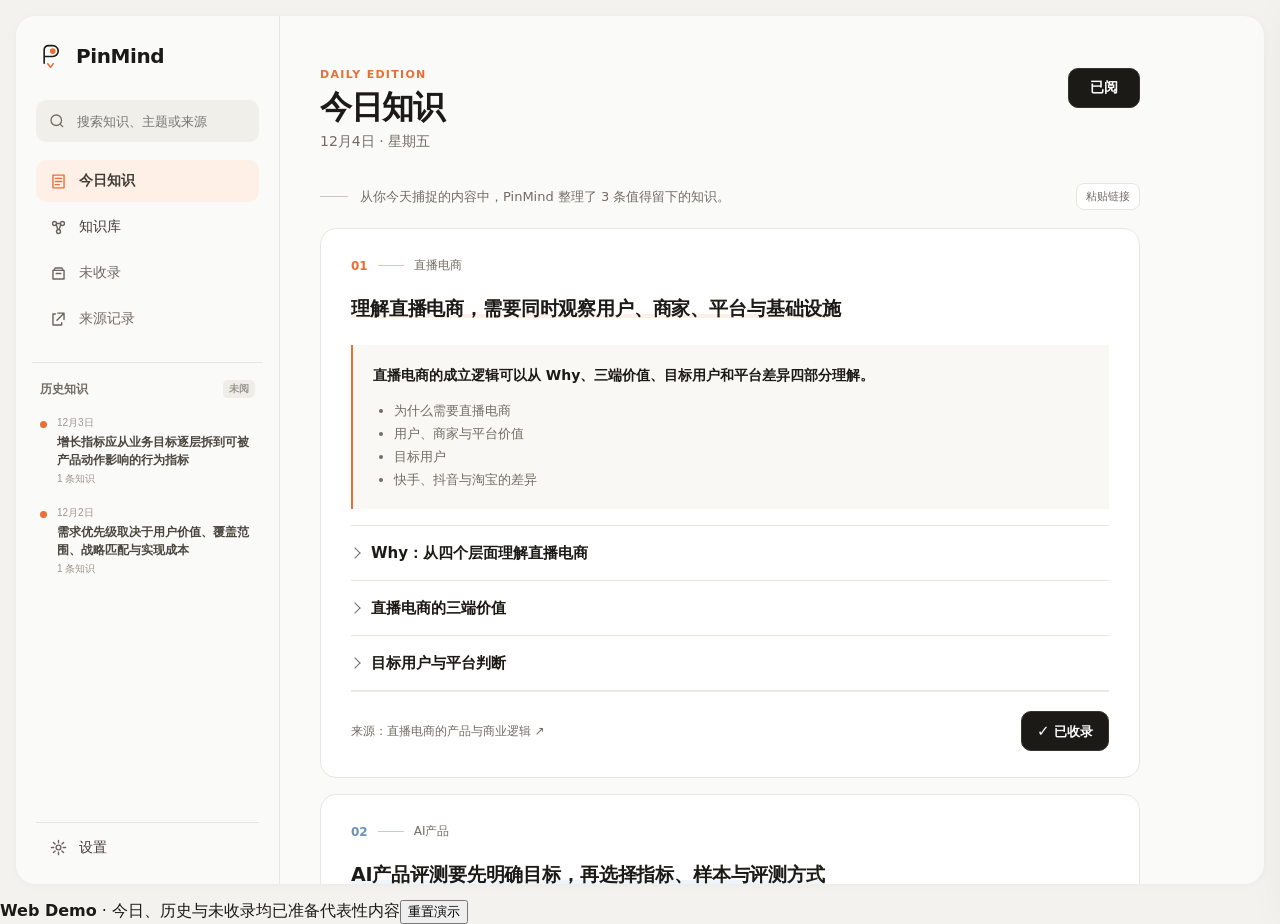
==== commit 4e7fc0db: "Fix scheduled digest lifecycle across midnight" ====
--- a/index.html
+++ b/index.html
@@ -66,8 +66,9 @@
   </div>
   <div class="scrim" id="scrim"></div>
   <aside class="drawer" id="drawer" aria-hidden="true"><header><div><p>知识详情</p><h2></h2></div><button id="closeDrawer" aria-label="关闭">×</button></header><div class="drawer-body"></div></aside>
+  <script src="knowledge-state.js"></script>
   <script src="api-client.js"></script>
-  <script src="knowledge-state.js"></script>
+  <script src="demo-data.js"></script>
   <script src="app.js"></script>
   <script src="pages.js"></script>
 </body>
--- a/pages.css
+++ b/pages.css
@@ -31,4 +31,9 @@
 @media(max-width:767px){.sidebar>.search{display:none}.sidebar nav{margin-top:24px}.search-trigger{display:grid;place-items:center}.mobile-search{position:fixed;inset:0;z-index:45;flex-direction:column;padding:22px 16px 28px;background:#fbfbfa}.mobile-search.open{display:flex}.mobile-search-head .search{display:flex;height:48px;padding:0 14px;background:#f0f1f2;border-radius:11px}.mobile-search-head .search svg{width:24px;height:24px}.mobile-search-head input{font-size:16px}.mobile-search-empty p{margin:0}}
 [data-filter-toggle]:hover:after,[data-source-filter-toggle]:hover:after{border-color:var(--text)}
 
-.graph-toolbar>div{display:flex;gap:10px}.graph-node{display:flex;align-items:center;gap:7px;user-select:none}.graph-node>span{display:block;overflow:hidden;max-width:130px;text-overflow:ellipsis}.graph-node-delete{flex:0 0 auto;width:22px;height:22px;padding:0;border:0;border-radius:6px;background:transparent;color:var(--muted);font-size:16px;line-height:20px;cursor:pointer}.graph-node-delete:hover{background:#f6e9e6;color:#a75d52}.graph-node.connect-start{outline:2px solid var(--orange);outline-offset:3px}.graph-empty{display:grid;place-items:center;height:100%;padding:30px;color:var(--muted);font-size:13px;text-align:center}.markdown-output section+section{margin-top:42px;padding-top:30px;border-top:1px solid var(--border)}+.graph-toolbar>div{display:flex;gap:10px}.graph-node{display:flex;align-items:center;gap:7px;user-select:none}.graph-node>span{display:block;overflow:hidden;max-width:130px;text-overflow:ellipsis}.graph-node-delete{flex:0 0 auto;width:22px;height:22px;padding:0;border:0;border-radius:6px;background:transparent;color:var(--muted);font-size:16px;line-height:20px;cursor:pointer}.graph-node-delete:hover{background:#f6e9e6;color:#a75d52}.graph-node.connect-start{outline:2px solid var(--orange);outline-offset:3px}.graph-empty{display:grid;place-items:center;height:100%;padding:30px;color:var(--muted);font-size:13px;text-align:center}.markdown-output section+section{margin-top:42px;padding-top:30px;border-top:1px solid var(--border)}
+.note-overview{margin:22px 0 16px;padding:18px 20px;border-left:2px solid var(--orange);background:#faf8f4}.note-overview strong{font-size:14px;line-height:24px}.note-overview ul{margin:12px 0 0;padding-left:21px;color:var(--secondary);font-size:13px;line-height:23px}.knowledge-outline{margin-top:10px;border-top:1px solid var(--border)}.knowledge-outline details{border-bottom:1px solid var(--border)}.knowledge-outline summary{display:flex;align-items:center;min-height:54px;cursor:pointer;list-style:none}.knowledge-outline summary::-webkit-details-marker{display:none}.knowledge-outline summary:before{content:'';width:7px;height:7px;margin-right:12px;border-right:1.5px solid var(--secondary);border-bottom:1.5px solid var(--secondary);transform:rotate(-45deg);transition:transform 150ms var(--ease)}.knowledge-outline details[open]>summary:before{transform:rotate(45deg)}.knowledge-outline summary span{font-size:15px;font-weight:700}.knowledge-outline details>div{padding:0 8px 18px 20px;color:#4f4b44;font-size:14px;line-height:25px}.knowledge-outline details>div p{margin:0 0 10px}.knowledge-outline details>div ul{margin:0;padding-left:21px}.knowledge-outline .outline-level-2{margin-left:22px}.knowledge-outline .outline-level-2 summary span{font-size:14px}.knowledge-outline .outline-level-3{margin-left:44px}.knowledge-outline .outline-level-3 summary span{font-size:13px;font-weight:650}@media(max-width:767px){.note-overview{padding:16px}.knowledge-outline .outline-level-2{margin-left:14px}.knowledge-outline .outline-level-3{margin-left:28px}}
+
+/* Knowledge note directory */
+.notes-layout{display:grid;grid-template-columns:230px minmax(0,820px);align-items:start;gap:18px}.note-toc{position:sticky;top:24px;max-height:calc(100vh - 48px);overflow:auto;padding:18px 12px;border:1px solid var(--border);border-radius:12px;background:#fff}.note-toc>strong{display:block;padding:0 8px 12px;color:var(--text);font-size:13px}.toc-item{padding:8px 0;border-top:1px solid var(--border)}.toc-item button{display:flex;width:100%;gap:8px;padding:7px 8px;border:0;border-radius:7px;background:transparent;color:var(--secondary);font:inherit;font-size:11px;line-height:18px;text-align:left;cursor:pointer}.toc-item button:hover{background:#f5f3ef;color:var(--text)}.toc-item>button{color:var(--text);font-weight:650}.toc-item>button span{color:var(--orange);font-size:9px}.toc-item>div button{padding-top:4px;padding-bottom:4px}.toc-level-2{padding-left:18px!important}.toc-level-3{padding-left:28px!important;color:var(--muted)!important}.markdown-note{padding-bottom:38px;border-bottom:1px solid var(--border);scroll-margin-top:24px}.markdown-note:last-child{border-bottom:0}.markdown-note h3{margin:26px 0 10px;font-size:17px}.markdown-note h4{margin:22px 0 8px;font-size:15px}.note-meta{display:flex;justify-content:space-between;color:var(--muted);font-size:10px}.note-meta span{color:var(--orange);font-weight:650}.markdown-note [id]{scroll-margin-top:24px}
+@media(max-width:767px){.notes-layout{display:block}.note-toc{position:relative;top:auto;display:flex;max-height:none;margin-bottom:14px;overflow-x:auto;padding:12px}.note-toc>strong{min-width:max-content;padding:8px 12px}.note-toc nav{display:flex}.toc-item{min-width:190px;border-top:0;border-left:1px solid var(--border)}.toc-item>div{display:none}.markdown-note{scroll-margin-top:12px}}
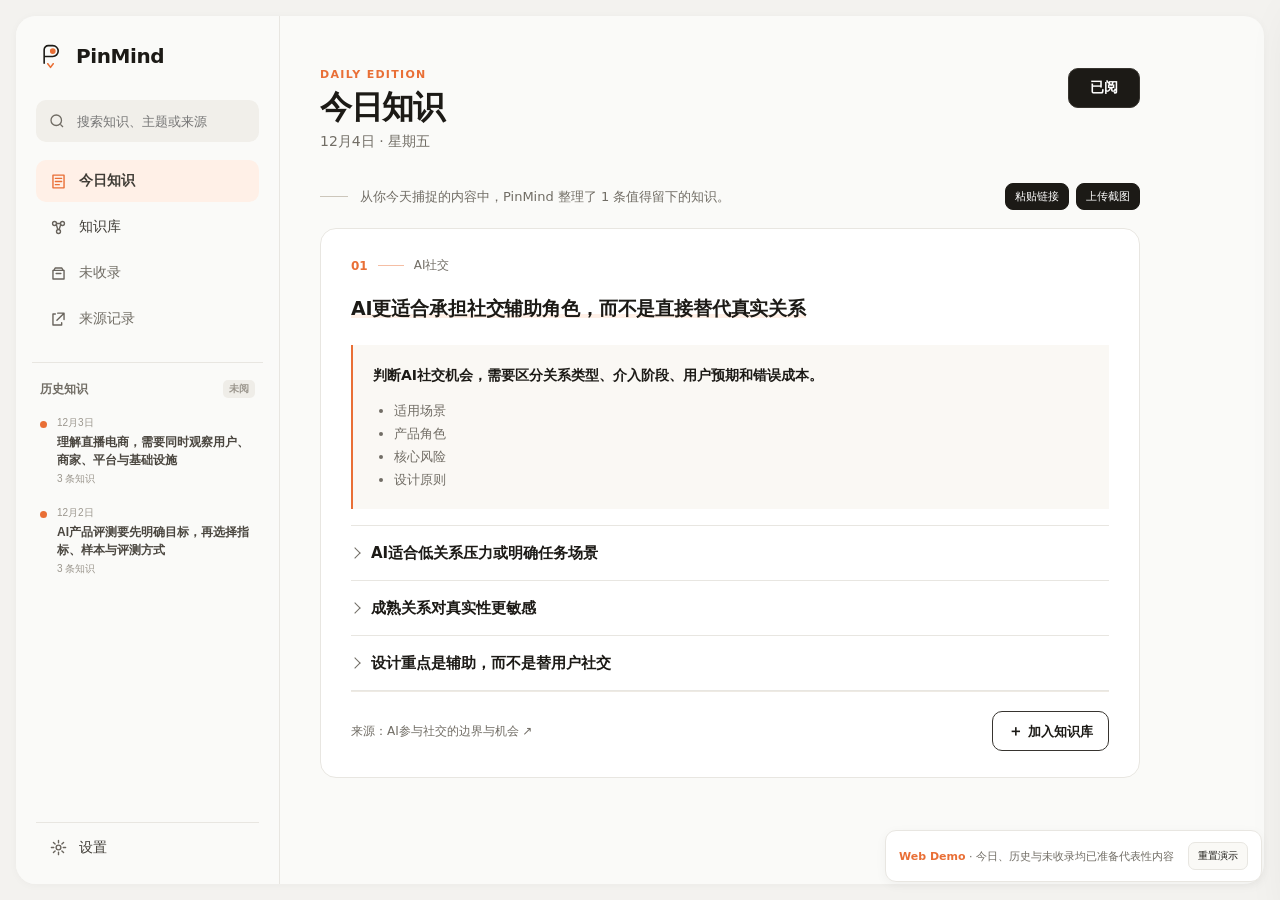
==== commit 12d8d8d0: "Prepare PinMind MVP web demo and Android release" ====
--- a/index.html
+++ b/index.html
@@ -51,7 +51,7 @@
           <button class="read-button" id="readButton">已阅</button>
         </header>
 
-        <section class="intro"><span></span><p>正在读取今天新增的链接、文字和截图。</p><button class="paste-link-button" id="pasteLinkButton">粘贴链接</button></section>
+        <section class="intro"><span></span><p>正在读取今天新增的链接、文字和截图。</p><div class="capture-actions"><button class="capture-button" id="pasteLinkButton">粘贴链接</button><button class="capture-button upload-screenshot-button" id="uploadScreenshotButton">上传截图</button><input id="screenshotInput" type="file" accept="image/jpeg,image/png,image/webp" hidden /></div></section>
         <section class="knowledge-list" id="knowledgeList"></section>
 
         <section class="empty-state" id="emptyState" hidden>
--- a/styles.css
+++ b/styles.css
@@ -31,4 +31,5 @@
 .read-button.is-read,.read-button.is-read:hover{border-color:#d2cec6;background:#dedbd4;color:#817c73;transform:none;cursor:default}
 
 .app-splash{position:fixed;inset:0;z-index:100;display:flex;align-items:center;justify-content:center;flex-direction:column;background:#fafaf8;color:#1c1a16;transition:opacity 260ms ease,visibility 260ms ease}.app-splash.hidden{opacity:0;visibility:hidden;pointer-events:none}.splash-logo{width:58px;height:58px;margin-bottom:18px;fill:none;stroke:#292621;stroke-width:2.2;stroke-linecap:round;stroke-linejoin:round}.splash-logo circle{fill:#e9783e;stroke:none}.splash-logo .logo-link{stroke:#e9783e}.app-splash strong{font-size:26px;letter-spacing:-.6px}.app-splash span{margin-top:8px;color:#8b867d;font-size:13px}.app-splash i{width:56px;height:2px;margin-top:24px;overflow:hidden;border-radius:2px;background:#e5e1d9}.app-splash i:after{content:"";display:block;width:40%;height:100%;background:#e9783e;animation:splash-progress 850ms ease-in-out infinite alternate}@keyframes splash-progress{from{transform:translateX(0)}to{transform:translateX(85px)}}
-.paste-link-button{margin-left:auto;padding:5px 9px;border:1px solid var(--border);border-radius:8px;background:#fff;color:var(--secondary);font:inherit;font-size:11px;cursor:pointer}.clipboard-prompt{position:fixed;right:24px;bottom:24px;z-index:45;width:min(360px,calc(100% - 32px));padding:18px;border:1px solid var(--border);border-radius:14px;background:#fff;box-shadow:var(--shadow-md)}.clipboard-prompt strong,.clipboard-prompt small{display:block}.clipboard-prompt strong{margin-bottom:6px;font-size:14px}.clipboard-prompt small{overflow:hidden;margin-bottom:14px;color:var(--muted);text-overflow:ellipsis;white-space:nowrap}.clipboard-actions{display:flex;justify-content:flex-end;gap:8px}.clipboard-actions button{min-height:36px;padding:0 13px;border:1px solid var(--border);border-radius:8px;background:#fff;font:inherit;font-size:12px}.clipboard-actions .save-clipboard{border-color:var(--text);background:var(--text);color:#fff}@media(max-width:767px){.paste-link-button{flex:0 0 auto}.clipboard-prompt{right:16px;bottom:18px}}+.capture-actions{display:flex;gap:7px;margin-left:auto}.capture-button{padding:5px 9px;border:1px solid var(--border);border-radius:8px;background:#fff;color:var(--secondary);font:inherit;font-size:11px;cursor:pointer}.capture-button:hover{border-color:#bdb7ad;color:var(--text)}.capture-button:disabled{cursor:wait;opacity:.68}.upload-screenshot-button{border-color:#37342f;background:var(--text);color:#fff}.upload-screenshot-button:hover{border-color:#37342f;background:#34312c;color:#fff}.clipboard-prompt{position:fixed;right:24px;bottom:24px;z-index:45;width:min(360px,calc(100% - 32px));padding:18px;border:1px solid var(--border);border-radius:14px;background:#fff;box-shadow:var(--shadow-md)}.clipboard-prompt strong,.clipboard-prompt small{display:block}.clipboard-prompt strong{margin-bottom:6px;font-size:14px}.clipboard-prompt small{overflow:hidden;margin-bottom:14px;color:var(--muted);text-overflow:ellipsis;white-space:nowrap}.clipboard-actions{display:flex;justify-content:flex-end;gap:8px}.clipboard-actions button{min-height:36px;padding:0 13px;border:1px solid var(--border);border-radius:8px;background:#fff;font:inherit;font-size:12px}.clipboard-actions .save-clipboard{border-color:var(--text);background:var(--text);color:#fff}@media(max-width:767px){.intro{flex-wrap:wrap}.intro p{flex:1}.capture-actions{width:100%;margin-left:34px}.capture-button{min-height:36px;flex:1}.clipboard-prompt{right:16px;bottom:18px}}
+.demo-banner{position:fixed;right:18px;bottom:18px;z-index:60;display:flex;align-items:center;gap:14px;padding:11px 13px;border:1px solid var(--border);border-radius:11px;background:#fff;color:var(--secondary);box-shadow:var(--shadow-sm);font-size:11px}.demo-banner strong{color:var(--orange)}.demo-banner button{padding:6px 9px;border:1px solid var(--border);border-radius:7px;background:#faf9f6;color:var(--text);font:inherit;font-size:10px;cursor:pointer}@media(max-width:767px){.demo-banner{left:12px;right:12px;bottom:12px;justify-content:space-between}.demo-banner span{max-width:72%;line-height:17px}}
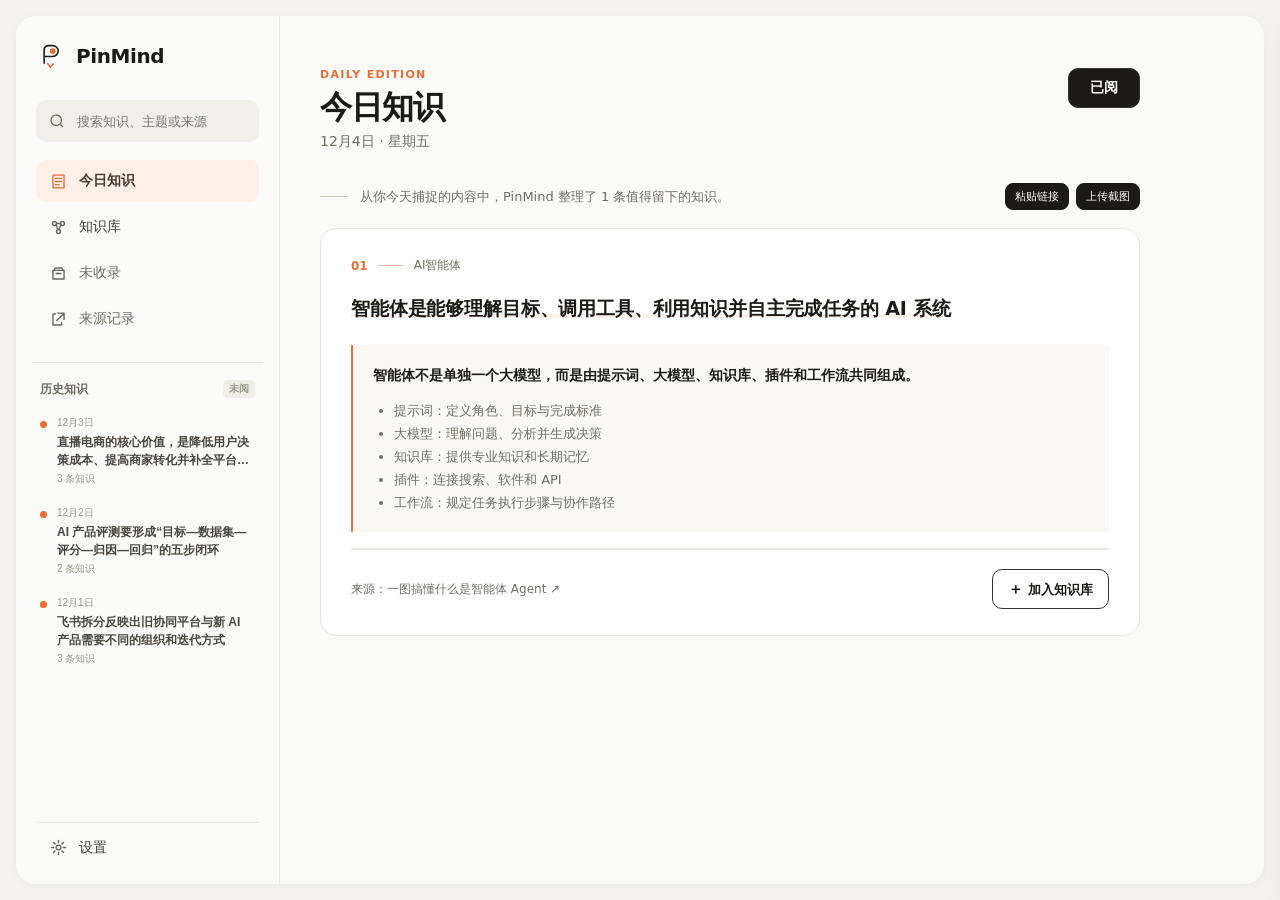
==== commit 5a767be0: "Bust_web_css_cache_for_read_state_fix" ====
--- a/index.html
+++ b/index.html
@@ -5,7 +5,7 @@
   <meta name="viewport" content="width=device-width, initial-scale=1.0, viewport-fit=cover" />
   <meta name="theme-color" content="#f4f2ed" />
   <title>PinMind · 今日知识</title>
-  <link rel="stylesheet" href="styles.css" />
+  <link rel="stylesheet" href="styles.css?v=20260824-readfix" />
   <link rel="stylesheet" href="pages.css" />
 </head>
 <body>
--- a/styles.css
+++ b/styles.css
@@ -1,7 +1,7 @@
 :root{--canvas:#edeae4;--app:#f7f6f2;--surface:#fff;--sidebar:#fbfbf9;--text:#1c1a16;--secondary:#716d65;--muted:#9b968d;--border:#e5e1d9;--strong:#ccc6bb;--orange:#e96f36;--orange-soft:#fff0e7;--blue:#6a93b7;--blue-soft:#edf5fa;--mint:#5f9b81;--mint-soft:#eaf5ef;--radius-sm:10px;--radius-md:14px;--radius-lg:18px;--shadow-xs:0 1px 2px rgba(28,26,22,.04);--shadow-sm:0 6px 18px rgba(28,26,22,.06);--shadow-md:0 18px 50px rgba(28,26,22,.1);--ease:cubic-bezier(.2,.8,.2,1)}
 *{box-sizing:border-box}body{margin:0;background:var(--canvas);color:var(--text);font-family:Inter,"Microsoft YaHei",system-ui,sans-serif}.app-shell{display:grid;grid-template-columns:264px 1fr;min-height:calc(100vh - 32px);margin:16px;background:var(--app);border-radius:20px;overflow:hidden}.sidebar{position:relative;display:flex;flex-direction:column;padding:24px 20px 20px;background:var(--sidebar);border-right:1px solid var(--border)}.brand{display:flex;align-items:center;gap:11px;height:32px;font-size:20px;font-weight:750;letter-spacing:-.4px}.brand-mark{position:relative;width:27px;height:27px;display:block}.brand-mark i{position:absolute;border-radius:50%;width:10px;height:10px}.brand-mark i:nth-child(1){left:1px;top:2px;background:var(--orange)}.brand-mark i:nth-child(2){right:1px;top:2px;background:#f3bd56}.brand-mark i:nth-child(3){left:8px;bottom:1px;background:#79ad94}.brand-mark:after{content:"";position:absolute;left:6px;top:8px;width:14px;height:11px;border-left:1.5px solid #777066;border-right:1.5px solid #777066;transform:skewY(-27deg)}
 .search{display:flex;align-items:center;gap:9px;height:42px;margin:28px 0 18px;padding:0 11px;background:#f1efea;border:1px solid transparent;border-radius:var(--radius-sm)}.search:focus-within{border-color:var(--strong);box-shadow:0 0 0 2px var(--orange-soft)}.search svg{width:18px;fill:none;stroke:var(--secondary);stroke-width:1.75}.search input{min-width:0;flex:1;border:0;outline:0;background:transparent;font:inherit;font-size:13px}.search kbd{padding:2px 6px;border:1px solid #d9d5cc;border-radius:5px;color:var(--muted);font-size:11px;background:#faf9f6}.sidebar nav{display:grid;gap:4px}.nav-item{display:flex;align-items:center;gap:11px;width:100%;height:42px;padding:0 12px;border:0;border-radius:10px;background:transparent;color:#403d37;font:inherit;font-size:14px;text-align:left;cursor:pointer}.nav-item span{width:18px;color:#69645d;font-size:18px;text-align:center}.nav-item.active{background:var(--orange-soft);font-weight:650}.nav-item.active span{color:var(--orange)}.nav-item.muted{color:var(--secondary)}.nav-item:hover{background:#f3f1ec}.settings{margin-top:auto}
-main{min-width:0}.mobile-bar{display:none}.content{max-width:900px;padding:52px 40px 80px}.page-header{display:flex;justify-content:space-between;align-items:flex-start;margin-bottom:32px}.eyebrow{margin:0 0 6px;color:var(--orange);font-size:11px;font-weight:750;letter-spacing:1.7px}.page-header h1{margin:0;font-size:32px;line-height:40px;letter-spacing:-1px}.date{margin:6px 0 0;color:var(--secondary);font-size:14px}.read-button{min-width:52px;min-height:44px;border:0;background:transparent;color:#4c4841;font:inherit;font-size:14px;font-weight:650;cursor:pointer}.read-button:hover{text-decoration:underline}.intro{display:flex;align-items:center;gap:12px;margin-bottom:18px;color:var(--secondary);font-size:13px}.intro span{width:28px;height:1px;background:var(--strong)}.intro p{margin:0}.knowledge-list{display:grid;gap:16px;transition:opacity 180ms var(--ease)}.fade{opacity:0}
+main{min-width:0}.mobile-bar{display:none}.content{max-width:900px;padding:52px 40px 80px}.page-header{display:flex;justify-content:space-between;align-items:flex-start;margin-bottom:32px}.eyebrow{margin:0 0 6px;color:var(--orange);font-size:11px;font-weight:750;letter-spacing:1.7px}.page-header h1{margin:0;font-size:32px;line-height:40px;letter-spacing:-1px}.date{margin:6px 0 0;color:var(--secondary);font-size:14px}.read-button{min-width:52px;min-height:44px;border:0;background:transparent;color:#4c4841;font:inherit;font-size:14px;font-weight:650;cursor:pointer}.read-button:hover{text-decoration:underline}.intro{display:flex;align-items:center;gap:12px;margin-bottom:18px;color:var(--secondary);font-size:13px}.intro span{width:28px;height:1px;background:var(--strong)}.intro p{margin:0}.intro[hidden],.knowledge-list[hidden],.empty-state[hidden]{display:none!important}.knowledge-list{display:grid;gap:16px;transition:opacity 180ms var(--ease)}.fade{opacity:0}
 .knowledge-card{padding:28px 30px 26px;background:var(--surface);border:1px solid var(--border);border-radius:16px;box-shadow:var(--shadow-xs)}.card-index{display:flex;align-items:center;gap:10px;margin-bottom:19px}.card-index span{font-size:12px;font-weight:750}.card-index i{width:26px;height:1px;background:currentColor;opacity:.45}.card-index em{color:var(--secondary);font-size:12px;font-style:normal}.orange .card-index{color:var(--orange)}.blue .card-index{color:var(--blue)}.mint .card-index{color:var(--mint)}.knowledge-card>h2{position:relative;margin:0 0 16px;font-size:19px;line-height:30px;letter-spacing:-.15px}.knowledge-card>h2:after{content:"";position:absolute;left:0;bottom:1px;z-index:0;width:96px;height:6px;border-radius:4px;background:var(--orange-soft)}.knowledge-card>p{margin:0 0 18px;color:#48443e;font-size:15px;line-height:26px}.framework{margin:4px 0 22px;padding:17px 18px;background:#faf9f6;border-left:2px solid var(--strong);border-radius:0 10px 10px 0}.framework h3{margin:0 0 11px;font-size:14px}.framework ol{display:grid;gap:8px;margin:0;padding-left:21px;color:#504c45;font-size:14px;line-height:22px}.related{display:flex;align-items:center;gap:10px;width:100%;margin:0 0 20px;padding:10px 12px;border:0;border-left:2px solid var(--orange);border-radius:8px;background:var(--orange-soft);color:#403c36;text-align:left;cursor:pointer}.related>span:first-child{font-size:16px}.related small{display:block;margin-bottom:2px;color:var(--secondary);font-size:11px}.related:hover{filter:saturate(1.15)}.knowledge-card footer{display:flex;align-items:center;justify-content:space-between;gap:20px;padding-top:19px;border-top:1px solid #eeeae3}.knowledge-card footer a{color:var(--secondary);font-size:12px;line-height:18px;text-decoration:none}.knowledge-card footer a:hover{color:var(--text);text-decoration:underline}.toggle{flex:0 0 auto;height:40px;padding:0 15px;border:1px solid #37342f;border-radius:10px;background:#fff;color:var(--text);font:inherit;font-size:13px;font-weight:650;cursor:pointer;transition:all 140ms var(--ease)}.toggle.selected{background:var(--text);color:white}.toggle span{font-size:15px}
 .empty-state{padding:100px 20px;text-align:center}.empty-graphic{position:relative;width:80px;height:64px;margin:0 auto 26px}.empty-graphic span{position:absolute;width:17px;height:17px;border:2px solid var(--orange);border-radius:50%;background:var(--orange-soft)}.empty-graphic span:nth-child(1){left:5px;top:5px}.empty-graphic span:nth-child(2){right:4px;top:12px;border-color:var(--blue);background:var(--blue-soft)}.empty-graphic span:nth-child(3){left:34px;bottom:1px;border-color:var(--mint);background:var(--mint-soft)}.empty-graphic:before,.empty-graphic:after{content:"";position:absolute;height:1px;background:#bbb5aa;transform-origin:left}.empty-graphic:before{left:20px;top:19px;width:43px;transform:rotate(8deg)}.empty-graphic:after{left:19px;top:22px;width:42px;transform:rotate(48deg)}.empty-state h2{margin:0;font-size:24px}.empty-state p{color:var(--secondary)}.empty-state button{min-height:44px;border:0;background:transparent;font:inherit;font-size:14px;text-decoration:underline;cursor:pointer}
 .scrim{position:fixed;inset:0;z-index:20;background:rgba(20,19,17,.2);opacity:0;pointer-events:none;transition:opacity 220ms var(--ease)}.scrim.open{opacity:1;pointer-events:auto}.drawer{position:fixed;top:0;right:0;z-index:30;width:min(420px,100%);height:100vh;background:#fff;box-shadow:var(--shadow-md);transform:translateX(105%);transition:transform 260ms var(--ease)}.drawer.open{transform:none}.drawer header{display:flex;justify-content:space-between;gap:15px;padding:28px 26px 22px;border-bottom:1px solid var(--border)}.drawer header p{margin:0 0 6px;color:var(--orange);font-size:12px;font-weight:700}.drawer h2{margin:0;font-size:20px;line-height:30px}.drawer header button{width:40px;height:40px;border:0;border-radius:50%;background:#f3f1ed;font-size:24px;cursor:pointer}.drawer-body{padding:28px 26px;color:#48443e;font-size:15px;line-height:26px}.topic-tag{display:inline-block;padding:3px 8px;border-radius:6px;background:var(--mint-soft);color:#3f765f;font-size:12px}.drawer-lead{font-size:16px!important;color:var(--text)}.drawer-body h3{margin:28px 0 5px;font-size:14px}.source-panel{display:grid;gap:5px;margin-top:30px;padding:16px;background:#f7f5f1;border-radius:10px;color:var(--secondary);font-size:12px}.source-panel a{color:inherit;text-decoration:none}
